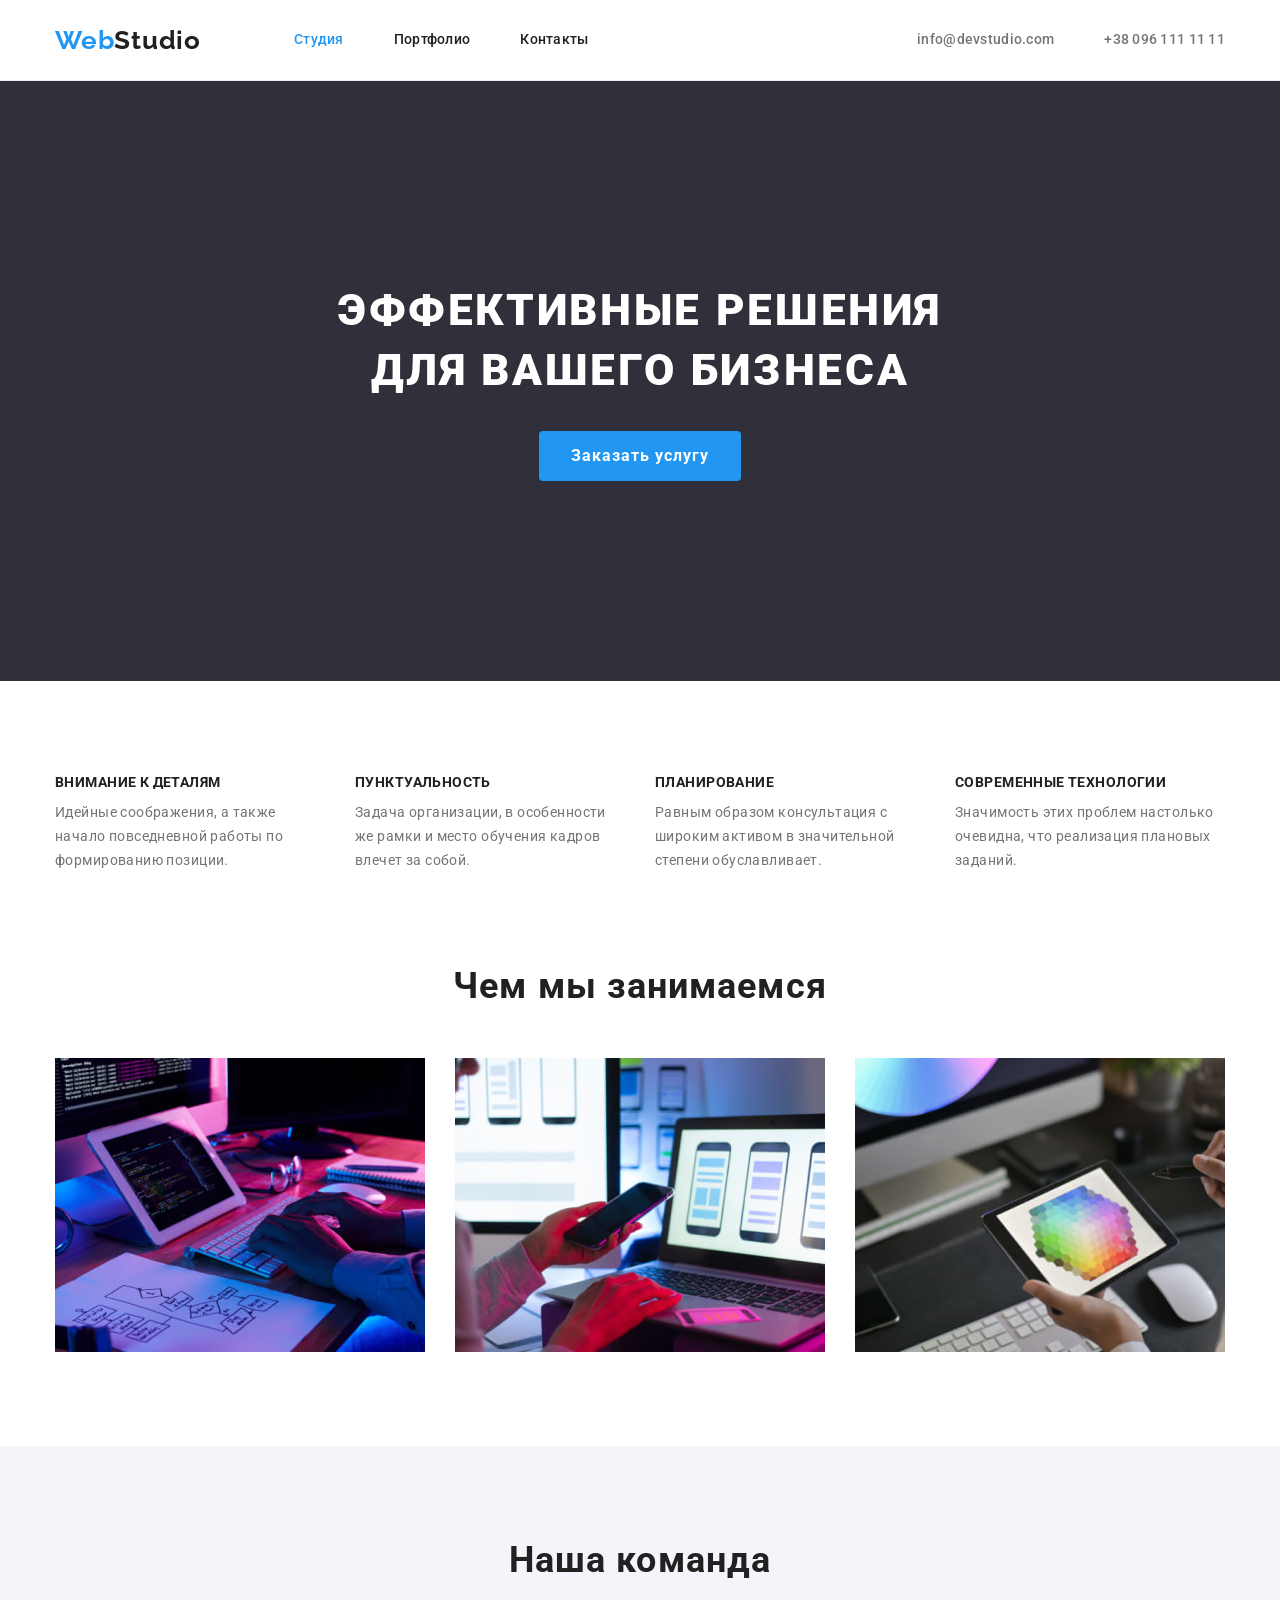
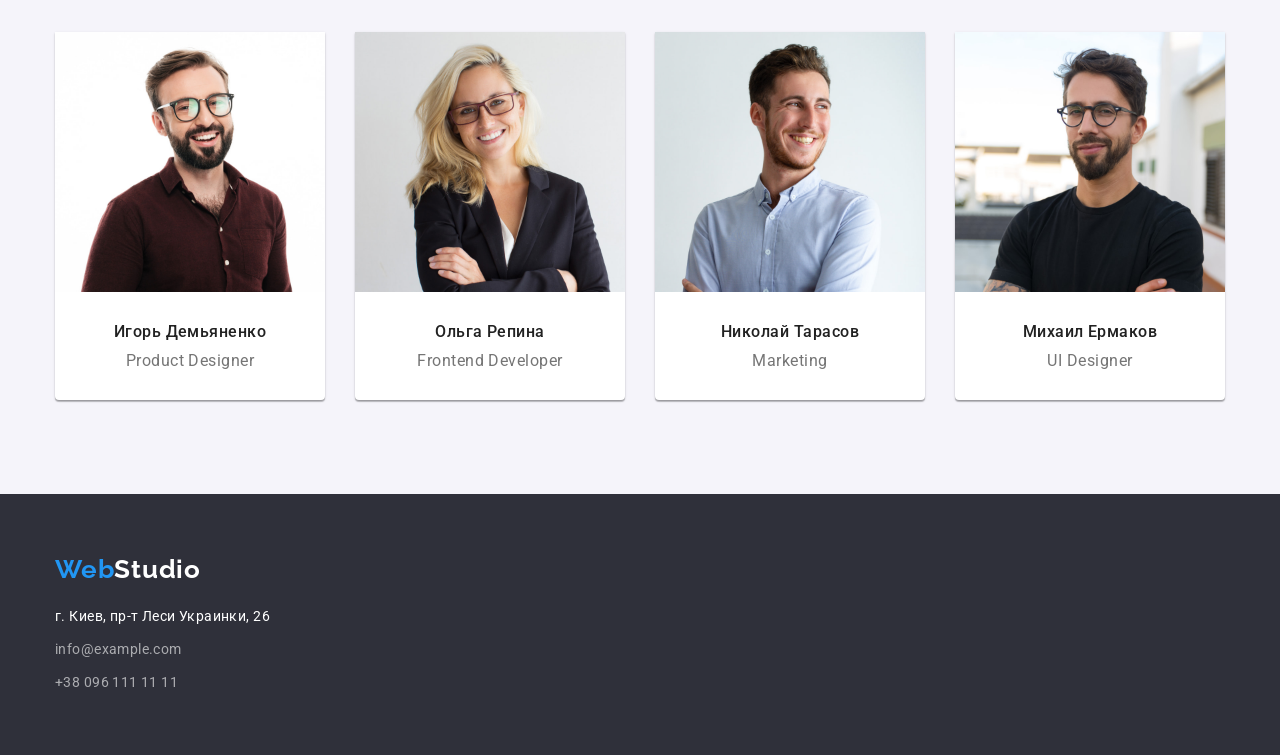
==== index.html @ 1717335b "Initial commit" ====
<!DOCTYPE html>
<html lang="ru">
<head>
    <meta charset="UTF-8">
    <meta http-equiv="X-UA-Compatible" content="IE=edge">
    <meta name="viewport" content="width=device-width, initial-scale=1.0">
    <title>Студия</title>
    <link href="https://fonts.googleapis.com/css2?family=Raleway:wght@700&family=Roboto:wght@400;500;700;900&display=swap"
        rel="stylesheet">
    <link 
        rel="stylesheet" 
        href="https://cdnjs.cloudflare.com/ajax/libs/modern-normalize/1.1.0/modern-normalize.min.css"
        integrity="sha512-wpPYUAdjBVSE4KJnH1VR1HeZfpl1ub8YT/NKx4PuQ5NmX2tKuGu6U/JRp5y+Y8XG2tV+wKQpNHVUX03MfMFn9Q=="
        crossorigin="anonymous" 
        referrerpolicy="no-referrer" />
    <link rel="stylesheet" href="./css/styles.css">
</head>
<body>
    <!--Верхняя линия-->
    <header class="header">
        <div class="container header-container">
            <a class="logo" lang="en" href="./index.html"><span class="logo-accent">Web</span>Studio</a>
            <nav class="navigation">
                <ul class="list navigation-list">
                    <li class="header-item navigation-item"><a class="navigation-link link current" href="./index.html">Студия</a></li>
                    <li class="header-item navigation-item"><a class="navigation-link link" href="./portfolio.html">Портфолио</a></li>
                    <li class="header-item navigation-item"><a class="navigation-link link" href="">Контакты</a></li>
                </ul>
            </nav>
            <ul class="list header-list">
                <li class="header-item"><a class="link header-contact" href="mailto:info@devstudio.com">info@devstudio.com</a></li>
                <li class="header-item"><a class="link header-contact" href="tel:+380961111111">+38 096 111 11 11</a></li>
            </ul>
        </div>
    </header>

    <main class="main">
            <!--Шапка-->
            <section class="hero">
                <div class="container hero-container">
                    <h1 class="hero-title">Эффективные решения <br />для вашего бизнеса</h1>
                    <button class="hero-button" type="button">Заказать услугу</button>
                </div>
            </section>
            <!--Особенности-->
            <section class="section">
                <div class="container">
                    <h2 class="visually-hidden">Особенности</h2>
                    
                    <ul class="list features-list">
                        <li class="item">
                            <h3 class="features-title">Внимание к деталям</h3>
                            <p class="features-text">Идейные соображения, а также начало повседневной работы по формированию позиции.</p>
                        </li>

                        <li class="item">
                            <h3 class="features-title">Пунктуальность</h3>
                            <p class="features-text">Задача организации, в особенности же рамки и место обучения кадров влечет за собой.</p>
                        </li>

                        <li class="item">
                            <h3 class="features-title">Планирование</h3>
                            <p class="features-text">Равным образом консультация с широким активом в значительной степени обуславливает.</p>
                        </li>

                        <li class="item">
                            <h3 class="features-title">Современные технологии</h3>
                            <p class="features-text">Значимость этих проблем настолько очевидна, что реализация плановых заданий.</p>
                        </li>
                    </ul>
                </div>
            
            </section>
            <!--Чем мы занимаемся-->
            <section class="activity-section section">
                <div class="container">
                    <h2 class="activity-title">Чем мы занимаемся</h2>
                    <ul class="list activity-list">
                        <li class="item activity-item">
                            <img class="img" src="./images/activ/box1/img.jpg" alt="Написание исходного кода" width="370" height="294">
                        </li>
                        <li class="item activity-item">
                            <img class="img" src="./images/activ/box2/img.jpg" alt="Создание мобильного приложения" width="370"
                                height="294">
                        </li>
                        <li class="item activity-item">
                            <img class="img" src="./images/activ/box3/img.jpg" alt="Работа над дизайном" width="370" height="294">
                        </li>
                    </ul>
                </div>
            </section>
            <!--Наша команда-->
            <section class="team section">
                <div class="container">
                    <h2 class="team-title">Наша команда</h2>
                    <ul class="list team-list">
                        <li class="item team-card">
                            <img class="image" src="./images/team/card1/img.jpg" alt="Игорь Демьяненко" width="270" height="260">
                            <div class="card-content">
                                <h3 class="card-title">Игорь Демьяненко</h3>
                                <p class="card-text" lang="en">Product Designer</p>
                            </div>
                        </li>
                        <li class="item team-card">
                            <img class="image" src="./images/team/card2/img.jpg" alt="Ольга Репина" width="270" height="260">
                            <div class="card-content">
                                <h3 class="card-title">Ольга Репина</h3>
                                <p class="card-text" lang="en">Frontend Developer</p>
                            </div>
                        </li>
                        <li class="item team-card ">
                            <img class="image" src="./images/team/card3/img.jpg" alt="Николай Тарасов" width="270" height="260">
                            <div class="card-content">
                                <h3 class="card-title">Николай Тарасов</h3>
                                <p class="card-text" lang="en">Marketing</p>
                            </div>
                        </li>
                        <li class="item team-card">
                            <img class="image" src="./images/team/card4/img.jpg" alt="Михаил Ермаков" width="270" height="260">
                            <div class="card-content">
                                <h3 class="card-title">Михаил Ермаков</h3>
                                <p class="card-text" lang="en">UI Designer</p>
                            </div>
                        </li>
                    </ul>
                </div>
            </section>
    </main>

     <!--Подвал-->
     <footer class="footer">
        <div class="container">
            <a class="logo footer-logo" lang="en" href="./index.html"><span class="logo-accent">Web</span>Studio</a>
            <address class="footer-group">
                <ul class="list footer-list">
                    <li class="footer-item"><a class="link" href="https://bit.ly/3pXMvUd" target="_blank"
                            rel="noopener noreferrer">г. Киев, пр-т
                            Леси Украинки, 26</a> </li>
                    <li class="mail footer-item"><a class="link" href="mailto:info@devstudio.com">info@example.com</a> </li>
                    <li class="tel footer-item"><a class="link" href="tel:+380961111111">+38 096 111 11 11</a> </li>
                </ul>
            </address>
        </div>
     </footer>
</body>
</html>
---- css/styles.css ----
:root {
    --dark-grey: #212121;
    --light-grey: #757575;
    --hover-blue: #2196F3;
    --hero-button-hover: #188CE8;
    --hero-h1-white: #FFFFFF;
    --hero-background: #2F303A;
    --team-background: #F5F4FA;
    --footer-contakts: rgba(255, 255, 255, 0.6);
    --header-line: #ECECEC;
    --portfolio-content-border: #EEEEEE;
}
body {
    font-family: 'Roboto', sans-serif;
    color: var(--dark-grey);
}
h1, 
h2, 
h3, 
h4, 
h5, 
h6, 
p {
    margin: 0;
}
img {
    display: block;
    max-width: 100%;
    height: auto;
}
.visually-hidden {
    position: absolute;
    width: 1px;
    height: 1px;
    margin: -1px;
    border: 0;
    padding: 0;
    white-space: nowrap;
    clip-path: inset(100%);
    clip: rect(0 0 0 0);
    overflow: hidden;
}
.container {
    width: 1200px;

    padding-left: 15px;
    padding-right: 15px;

    margin-left: auto;
    margin-right: auto;
}
.section {
    padding-top: 94px;
    padding-bottom: 94px;
}
.link {
    text-decoration: none;
    color: inherit;
}
.list {
    list-style-type: none;
    padding: 0;
    margin: 0;
}
.current {
    color: var(--hover-blue);
}

/**
  |============================
  | Header section
  |============================
*/
.header {
    border-bottom: 1px solid var(--header-line);
}
/* Логотип */
.header-container {
    display: flex;
    align-items: center;
}
.logo {
    font-family: 'Raleway', sans-serif;
    font-style: normal;
    font-weight: 700;
    font-size: 26px;
    line-height: 1.19;
    letter-spacing: 0.03em;
    text-decoration: none;
    color: inherit;

    margin-right: 93px;
}
.logo-accent {
    color: var(--hover-blue);
}
/* верхняя линия */
.navigation-list {
    display: flex;
    align-items: center;
}
.navigation-item,
.header-item {
    margin-right: 50px;
}
.navigation-item:last-child,
.header-item:last-child {
    margin-right: 0px;
}
.navigation-link,
.header-contact {
    display: block;
    
    padding-top: 32px;
    padding-bottom: 32px;
}
.header-list {
    display: flex;
    align-items: center;
    color: var(--light-grey);
    margin-left: auto;
}
.header-item {
    font-weight: 500;
    font-size: 14px;
    line-height: 1.14;
    letter-spacing: 0.02em;

    margin-right: 50;
}
.link:hover,
.link:focus {
    color: var(--hover-blue);
}
/**
  |============================
  | Hero section
  |============================
*/
/* Герой */
.hero {
    background-color: var(--hero-background);
    padding-top: 200px;
    padding-bottom: 200px;
}
.hero-title {
    font-weight: 900;
    font-size: 44px;
    line-height: 1.36;
    text-transform: uppercase;
    text-align: center;
    letter-spacing: 0.06em;
    color: var(--hero-h1-white);

    display: block;
    margin-bottom: 30px;
}
/* Кнопка-герой*/
.hero-button {
    font-family: 'Roboto',
    sans-serif;
    font-weight: 700;
    font-size: 16px;
    line-height: 1.88;
    text-align: center;
    letter-spacing: 0.06em;
    color: var(--hero-h1-white);
    cursor: pointer;
    background-color: var(--hover-blue);
    border: none;
    border-radius: 4px;

    min-width: 200px;
    min-height: 50px;
    padding: 10px 32px;
    margin: 0 auto;
    display: block;
}
.hero-button:hover,
.hero-button:focus {
    background-color: var(--hero-button-hover);
}

/**
  |============================
  | Features section
  |============================
*/
.features-list {
    display: flex;
    /*   flex-wrap: wrap;*/
    margin-left: -30px;
    margin-top: -30px;
}
.features-list > .item {
    flex-basis: calc(100% / 4 - 30px);
    margin-left: 30px;
    margin-top: 30px;
}
.features-title {
    font-weight: 700;
    font-size: 14px;
    line-height: 1.14;
    letter-spacing: 0.03em;
    text-transform: uppercase;

    margin-bottom: 10px;
}
.features-text {
    font-size: 14px;
    line-height: 1.71;
    letter-spacing: 0.03em;
    color: var(--light-grey);
}
/**
  |============================
  | Activity section
  |============================
*/
.activity-section {
    padding-top: 0px;
}
.activity-title {
    font-weight: 700;
    font-size: 36px;
    line-height: 1.16;
    text-align: center;
    letter-spacing: 0.03em;

    display: block;
    margin-bottom: 50px;
}
.activity-list {
    display: flex;
}
.activity-list > .item {
    flex-basis: calc(100% / 3);
}
.activity-item {
    margin-right: 30px;
}
.activity-item:last-child {
    margin-right: 0px;
}
/**
  |============================
  | Team section
  |============================
*/
.team {
    background-color: var(--team-background);
}
.team-title {
    font-weight: 700;
    font-size: 36px;
    line-height: 1.16;
    text-align: center;
    letter-spacing: 0.03em;

    margin-bottom: 50px;
}
.team-list {
    display: flex;
 /*   flex-wrap: wrap;*/
    margin-left: -30px;
    margin-top: -30px;
}
.team-list > .item {
    flex-basis: calc(100% / 4 - 30px);
    margin-left: 30px;
    margin-top: 30px;
}
.team-card {
    background-color: var(--hero-h1-white);

    box-shadow: 0px 1px 3px rgba(0, 0, 0, 0.12),
    0px 1px 1px rgba(0, 0, 0, 0.14),
    0px 2px 1px rgba(0, 0, 0, 0.2);
    border-radius: 0px 0px 4px 4px;
}
.card-content {
    padding: 30px 0px;
}
.card-title {
    font-weight: 500;
    font-size: 16px;
    line-height: 1.19;
    text-align: center;
    letter-spacing: 0.03em;

    margin-bottom: 10px;
}
.card-text {
    line-height: 1.19;
    text-align: center;
    letter-spacing: 0.03em;
    color: var(--light-grey);
}
/**
  |============================
  | Portfolio section
  |============================
*/
/* Фильтр */
.filter-list {
    display: flex;
    justify-content: center;

    margin-top: 0px;
    margin-bottom: 50px;
}

.filter-btn {
    font-family: 'Roboto', sans-serif;    font-weight: 500;
    font-size: 16px;
    line-height: 1.62;
    text-align: center;
    letter-spacing: 0.03em;
    color: var(--dark-grey);
    background-color: var(--team-background);
    cursor: pointer;
    border: none;
    border-radius: 4px;

    min-width: 45px;
    min-height: 38px;
    padding: 6px 22px;
}
.filter-item {
    margin-right: 8px;
    display: block;
}
.filter-item:last-child {
    margin-right: 0px;
}
.filter-btn:hover,
.filter-btn:focus {
    color: var(--hero-h1-white);
    background-color: var(--hover-blue);
    box-shadow: 0px 3px 1px rgba(0, 0, 0, 0.1),
    0px 1px 2px rgba(0, 0, 0, 0.08),
    0px 2px 2px rgba(0, 0, 0, 0.12);
}
/* Портфолио */
.portfolio-list {
    display: flex;
    flex-wrap: wrap;
    margin-left: -30px;
    margin-top: -30px;
}
.portfolio-list > .item {
    flex-basis: calc(100% / 3 - 30px);
    margin-left: 30px;
    margin-top: 30px;
}
.portfolio-content {
    padding: 20px 24px;
    border-right: 1px solid var(--portfolio-content-border);
    border-bottom: 1px solid var(--portfolio-content-border);
    border-left: 1px solid var(--portfolio-content-border);
}
.portfolio-title {
    font-weight: 700;
    font-size: 18px;
    line-height: 2.00;
    letter-spacing: 0.06em;

    margin-bottom: 4px;
}
.portfolio-text {
    line-height: 1.88;
    letter-spacing: 0.03em;
    color: var(--light-grey);
}
/**
  |============================
  | Footer section
  |============================
*/
/* подвал */
.footer {
    background-color: var(--hero-background);
    color: var(--hero-h1-white);

    padding-top: 60px;
    padding-bottom: 60px;
}
.footer-logo {
    display: block;
    margin-right: 0px;
    margin-bottom: 20px;
}
.footer-group {
    font-size: 14px;
    line-height: 1.71;
    letter-spacing: 0.03em;
    font-style: normal;
}
.footer-item {
    margin-bottom: 9px;
}
.footer-item:last-child {
    margin-bottom: 0;
}
.mail, 
.tel {
    color: var(--footer-contakts);
}
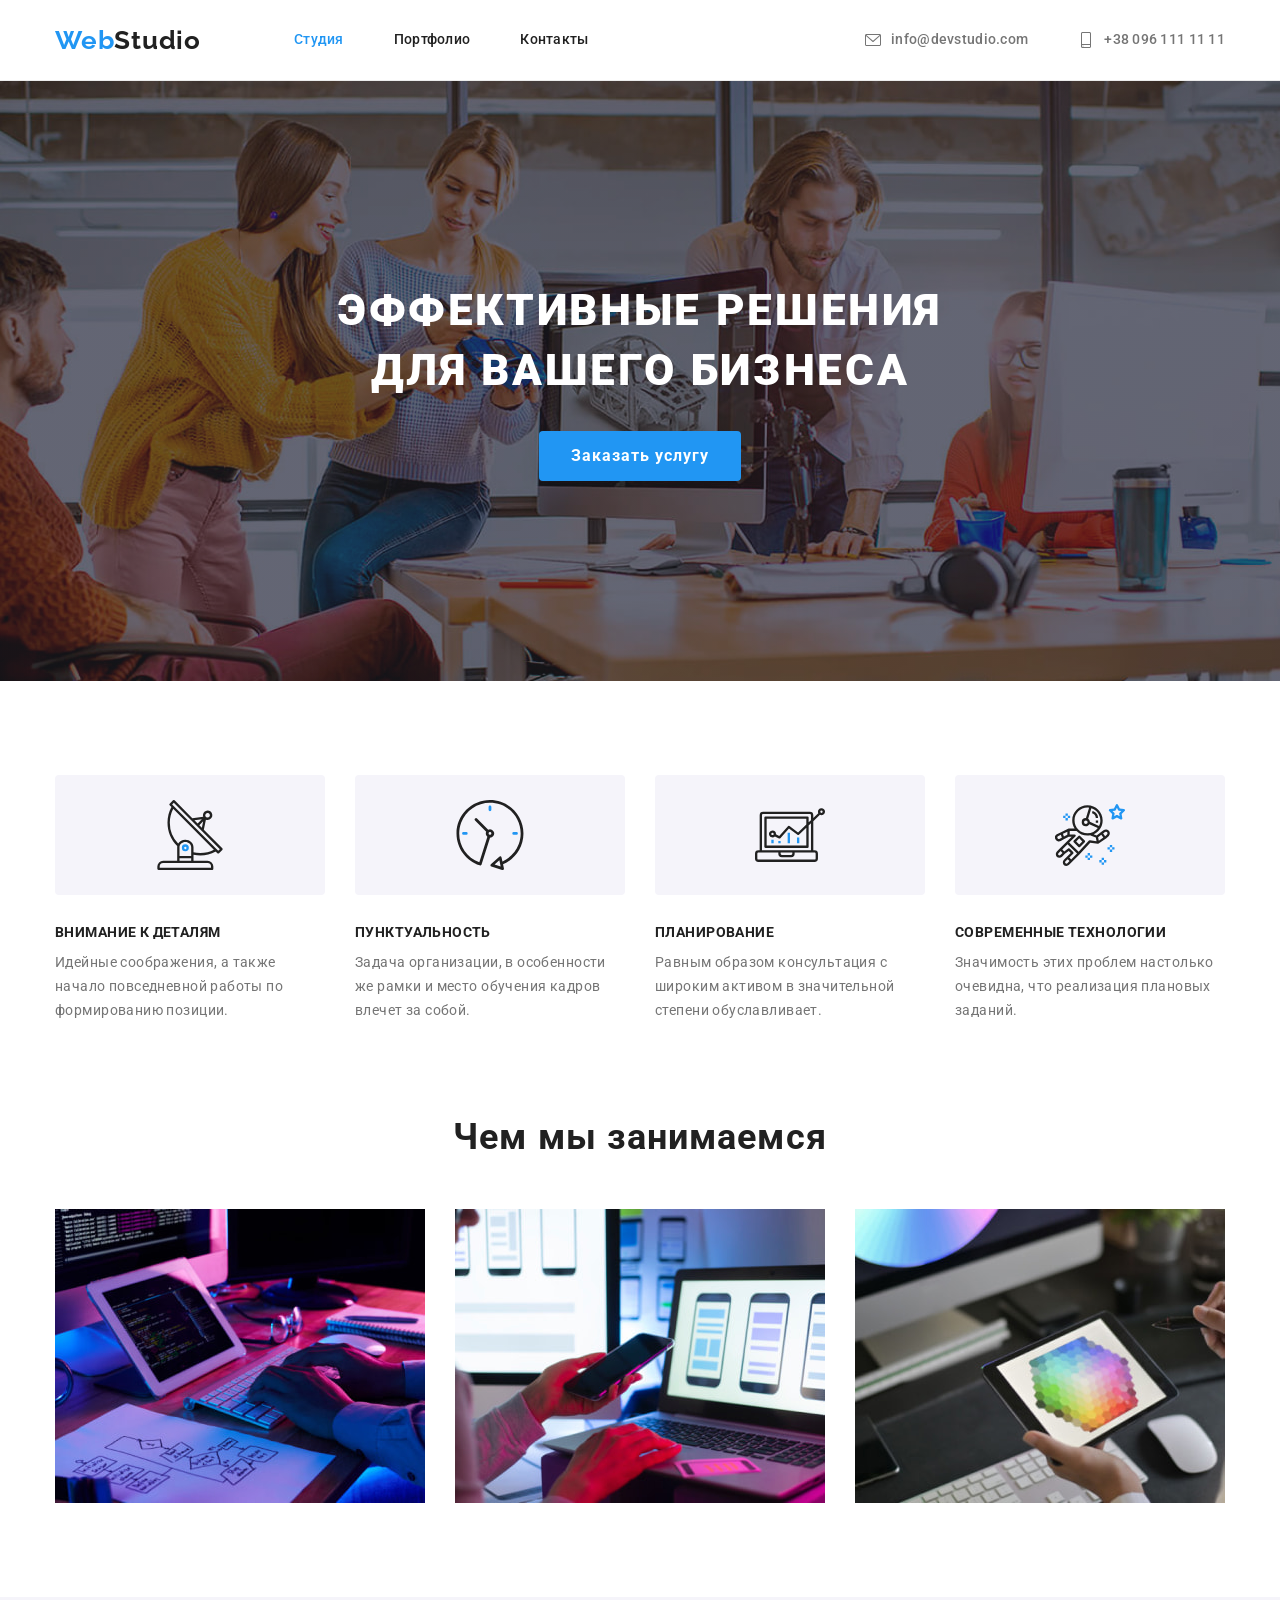
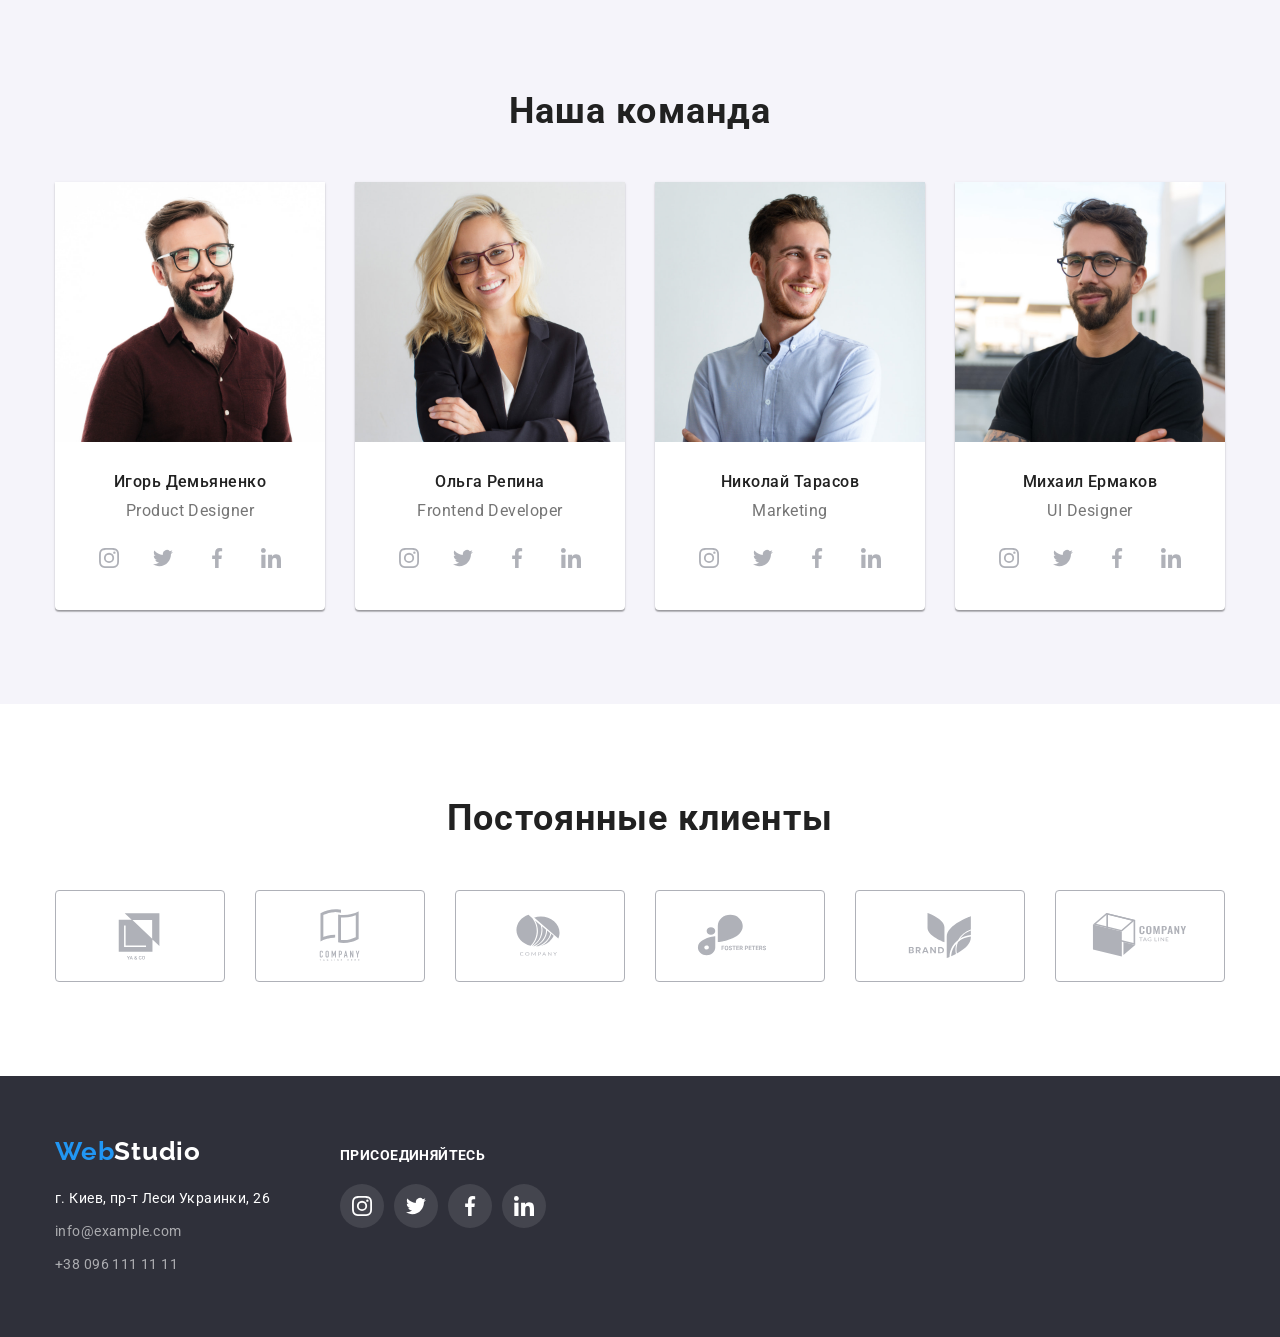
==== commit f99d2e83: "Додає іконки та тіні згідно ДЗ 4" ====
--- a/index.html
+++ b/index.html
@@ -28,8 +28,23 @@
                 </ul>
             </nav>
             <ul class="list header-list">
-                <li class="header-item"><a class="link header-contact" href="mailto:info@devstudio.com">info@devstudio.com</a></li>
-                <li class="header-item"><a class="link header-contact" href="tel:+380961111111">+38 096 111 11 11</a></li>
+                <li class="header-item">
+                    <a class="header-mail link" 
+                        href="mailto:info@devstudio.com">
+                        <svg class="mail-icon" width="16" height="16">
+                            <use href="/images/symbol-defs.svg#mail"></use>
+                        </svg>
+                        info@devstudio.com
+                    </a>
+                </li>
+                <li class="header-item">
+                    <a class="header-tel link" href="tel:+380961111111">
+                        <svg class="mail-icon" width="16" height="16">
+                            <use href="/images/symbol-defs.svg#smartphone"></use>
+                        </svg>
+                        +38 096 111 11 11
+                    </a>
+                </li>
             </ul>
         </div>
     </header>
@@ -49,21 +64,41 @@
                     
                     <ul class="list features-list">
                         <li class="item">
+                            <div class="icon-box">
+                                <svg width="70px" height="70px">
+                                    <use href="/images/symbol-defs.svg#features1"></use>
+                                </svg>
+                            </div>
                             <h3 class="features-title">Внимание к деталям</h3>
                             <p class="features-text">Идейные соображения, а также начало повседневной работы по формированию позиции.</p>
                         </li>
-
-                        <li class="item">
+                    
+                        <li class="item">
+                            <div class="icon-box">
+                                <svg width="70px" height="70px">
+                                    <use href="/images/symbol-defs.svg#features2"></use>
+                                </svg>
+                            </div>
                             <h3 class="features-title">Пунктуальность</h3>
                             <p class="features-text">Задача организации, в особенности же рамки и место обучения кадров влечет за собой.</p>
                         </li>
-
-                        <li class="item">
+                    
+                        <li class="item">
+                            <div class="icon-box">
+                                <svg width="70px" height="70px">
+                                    <use href="/images/symbol-defs.svg#features3"></use>
+                                </svg>
+                            </div>
                             <h3 class="features-title">Планирование</h3>
                             <p class="features-text">Равным образом консультация с широким активом в значительной степени обуславливает.</p>
                         </li>
-
-                        <li class="item">
+                    
+                        <li class="item">
+                            <div class="icon-box">
+                                <svg width="70px" height="70px">
+                                    <use href="/images/symbol-defs.svg#features4"></use>
+                                </svg>
+                            </div>
                             <h3 class="features-title">Современные технологии</h3>
                             <p class="features-text">Значимость этих проблем настолько очевидна, что реализация плановых заданий.</p>
                         </li>
@@ -99,13 +134,80 @@
                             <div class="card-content">
                                 <h3 class="card-title">Игорь Демьяненко</h3>
                                 <p class="card-text" lang="en">Product Designer</p>
-                            </div>
+                                <ul class="list sociallinks">
+                                    <li class="item">
+                                        <a class="link social-link" 
+                                            href="" 
+                                            target="_blank" 
+                                            rel="noopenen noreferrer" 
+                                            aria-label="иконка Инстаграм">
+                                            <svg class="social-icon" 
+                                                width="20px" 
+                                                height="20px">
+                                                <use href="/images/symbol-defs.svg#instagram"></use>
+                                            </svg>
+                                        </a>
+                                    </li>
+                                    <li class="item">
+                                        <a class="link social-link" href="" target="_blank" rel="noopenen noreferrer" aria-label="иконка Твиттер">
+                                            <svg class="social-icon" width="20px" height="20px">
+                                                <use href="/images/symbol-defs.svg#twitter"></use>
+                                            </svg>
+                                        </a>
+                                    </li>
+                                    <li class="item">
+                                        <a class="link social-link" href="" target="_blank" rel="noopenen noreferrer" aria-label="иконка Фейсбук">
+                                            <svg class="social-icon" width="20px" height="20px">
+                                                <use href="/images/symbol-defs.svg#facebook"></use>
+                                            </svg>
+                                        </a>
+                                    </li>
+                                    <li class="item">
+                                        <a class="link social-link" href="" target="_blank" rel="noopenen noreferrer" aria-label="иконка Линкедин">
+                                            <svg class="social-icon" width="20px" height="20px">
+                                                <use href="/images/symbol-defs.svg#linkedin"></use>
+                                            </svg>
+                                        </a>
+                                    </li>
+                                </ul>
+                            </div>
+                            
                         </li>
                         <li class="item team-card">
                             <img class="image" src="./images/team/card2/img.jpg" alt="Ольга Репина" width="270" height="260">
                             <div class="card-content">
                                 <h3 class="card-title">Ольга Репина</h3>
                                 <p class="card-text" lang="en">Frontend Developer</p>
+                                <ul class="list sociallinks">
+                                    <li class="item">
+                                        <a class="social-link" href="" target="_blank" rel="noopenen noreferrer" aria-label="иконка Инстаграм">
+                                            <svg class="social-icon" width="20px" height="20px">
+                                                <use href="/images/symbol-defs.svg#instagram"></use>
+                                            </svg>
+                                        </a>
+                                    </li>
+                                    <li class="item">
+                                        <a class="social-link" href="" target="_blank" rel="noopenen noreferrer" aria-label="иконка Твиттер">
+                                            <svg class="social-icon" width="20px" height="20px">
+                                                <use href="/images/symbol-defs.svg#twitter"></use>
+                                            </svg>
+                                        </a>
+                                    </li>
+                                    <li class="item">
+                                        <a class="social-link" href="" target="_blank" rel="noopenen noreferrer" aria-label="иконка Фейсбук">
+                                            <svg class="social-icon" width="20px" height="20px">
+                                                <use href="/images/symbol-defs.svg#facebook"></use>
+                                            </svg>
+                                        </a>
+                                    </li>
+                                    <li class="item">
+                                        <a class="social-link" href="" target="_blank" rel="noopenen noreferrer" aria-label="иконка Линкедин">
+                                            <svg class="social-icon" width="20px" height="20px">
+                                                <use href="/images/symbol-defs.svg#linkedin"></use>
+                                            </svg>
+                                        </a>
+                                    </li>
+                                </ul>
                             </div>
                         </li>
                         <li class="item team-card ">
@@ -113,6 +215,36 @@
                             <div class="card-content">
                                 <h3 class="card-title">Николай Тарасов</h3>
                                 <p class="card-text" lang="en">Marketing</p>
+                                <ul class="list sociallinks">
+                                    <li class="item">
+                                        <a class="social-link" href="" target="_blank" rel="noopenen noreferrer" aria-label="иконка Инстаграм">
+                                            <svg class="social-icon" width="20px" height="20px">
+                                                <use href="/images/symbol-defs.svg#instagram"></use>
+                                            </svg>
+                                        </a>
+                                    </li>
+                                    <li class="item">
+                                        <a class="social-link" href="" target="_blank" rel="noopenen noreferrer" aria-label="иконка Твиттер">
+                                            <svg class="social-icon" width="20px" height="20px">
+                                                <use href="/images/symbol-defs.svg#twitter"></use>
+                                            </svg>
+                                        </a>
+                                    </li>
+                                    <li class="item">
+                                        <a class="social-link" href="" target="_blank" rel="noopenen noreferrer" aria-label="иконка Фейсбук">
+                                            <svg class="social-icon" width="20px" height="20px">
+                                                <use href="/images/symbol-defs.svg#facebook"></use>
+                                            </svg>
+                                        </a>
+                                    </li>
+                                    <li class="item">
+                                        <a class="social-link" href="" target="_blank" rel="noopenen noreferrer" aria-label="иконка Линкедин">
+                                            <svg class="social-icon" width="20px" height="20px">
+                                                <use href="/images/symbol-defs.svg#linkedin"></use>
+                                            </svg>
+                                        </a>
+                                    </li>
+                                </ul>
                             </div>
                         </li>
                         <li class="item team-card">
@@ -120,7 +252,87 @@
                             <div class="card-content">
                                 <h3 class="card-title">Михаил Ермаков</h3>
                                 <p class="card-text" lang="en">UI Designer</p>
-                            </div>
+                                <ul class="list sociallinks">
+                                    <li class="item">
+                                        <a class="social-link" href="" target="_blank" rel="noopenen noreferrer" aria-label="иконка Инстаграм">
+                                            <svg class="social-icon" width="20px" height="20px">
+                                                <use href="/images/symbol-defs.svg#instagram"></use>
+                                            </svg>
+                                        </a>
+                                    </li>
+                                    <li class="item">
+                                        <a class="social-link" href="" target="_blank" rel="noopenen noreferrer" aria-label="иконка Твиттер">
+                                            <svg class="social-icon" width="20px" height="20px">
+                                                <use href="/images/symbol-defs.svg#twitter"></use>
+                                            </svg>
+                                        </a>
+                                    </li>
+                                    <li class="item">
+                                        <a class="social-link" href="" target="_blank" rel="noopenen noreferrer" aria-label="иконка Фейсбук">
+                                            <svg class="social-icon" width="20px" height="20px">
+                                                <use href="/images/symbol-defs.svg#facebook"></use>
+                                            </svg>
+                                        </a>
+                                    </li>
+                                    <li class="item">
+                                        <a class="social-link" href="" target="_blank" rel="noopenen noreferrer" aria-label="иконка Линкедин">
+                                            <svg class="social-icon" width="20px" height="20px">
+                                                <use href="/images/symbol-defs.svg#linkedin"></use>
+                                            </svg>
+                                        </a>
+                                    </li>
+                                </ul>
+                            </div>
+                        </li>
+                    </ul>
+                </div>
+            </section>
+            <!--Постоянные клиенты-->
+            <section class="section">
+                <div class="container">
+                    <h2 class="clients-title">Постоянные клиенты</h2>
+                    <ul class="list clients-list">
+                        <li class="item">
+                            <a class="link client-link" href="" target="_blank" rel="noopenen noreferrer" aria-label="иконка YA & CO">
+                                <svg class="client-icon" width="106px" height="60px">
+                                    <use href="/images/symbol-defs.svg#client1"></use>
+                                </svg>
+                            </a>
+                        </li>
+                        <li class="item">
+                            <a class="link client-link" href="" target="_blank" rel="noopenen noreferrer" aria-label="иконка Tagline here company">
+                                <svg class="client-icon" width="106px" height="60px">
+                                    <use href="/images/symbol-defs.svg#client2"></use>
+                                </svg>
+                            </a>
+                        </li>
+                        <li class="item">
+                            <a class="link client-link" href="" target="_blank" rel="noopenen noreferrer" aria-label="иконка Company">
+                                <svg class="client-icon" width="106px" height="60px">
+                                    <use href="/images/symbol-defs.svg#client3"></use>
+                                </svg>
+                            </a>
+                        </li>
+                        <li class="item">
+                            <a class="link client-link" href="" target="_blank" rel="noopenen noreferrer" aria-label="иконка FOSTER PETERS">
+                                <svg class="client-icon" width="106px" height="60px">
+                                    <use href="/images/symbol-defs.svg#client4"></use>
+                                </svg>
+                            </a>
+                        </li>
+                        <li class="item">
+                            <a class="link client-link" href="" target="_blank" rel="noopenen noreferrer" aria-label="иконка Brand">
+                                <svg class="client-icon" width="106px" height="60px">
+                                    <use href="/images/symbol-defs.svg#client5"></use>
+                                </svg>
+                            </a>
+                        </li>
+                        <li class="item">
+                            <a class="link client-link" href="" target="_blank" rel="noopenen noreferrer" aria-label="иконка Company tag line">
+                                <svg class="client-icon" width="106px" height="60px">
+                                    <use href="/images/symbol-defs.svg#client6"></use>
+                                </svg>
+                            </a>
                         </li>
                     </ul>
                 </div>
@@ -129,17 +341,52 @@
 
      <!--Подвал-->
      <footer class="footer">
-        <div class="container">
-            <a class="logo footer-logo" lang="en" href="./index.html"><span class="logo-accent">Web</span>Studio</a>
-            <address class="footer-group">
-                <ul class="list footer-list">
-                    <li class="footer-item"><a class="link" href="https://bit.ly/3pXMvUd" target="_blank"
-                            rel="noopener noreferrer">г. Киев, пр-т
-                            Леси Украинки, 26</a> </li>
-                    <li class="mail footer-item"><a class="link" href="mailto:info@devstudio.com">info@example.com</a> </li>
-                    <li class="tel footer-item"><a class="link" href="tel:+380961111111">+38 096 111 11 11</a> </li>
+        <div class="container footer-conteiner">
+            <div class="logo-group">
+                <a class="logo footer-logo" lang="en" href="./index.html"><span class="logo-accent">Web</span>Studio</a>
+                <address class="footer-group">
+                    <ul class="list footer-list">
+                        <li class="footer-item"><a class="link" href="https://bit.ly/3pXMvUd" target="_blank"
+                                rel="noopener noreferrer">г. Киев, пр-т
+                                Леси Украинки, 26</a> </li>
+                        <li class="mail footer-item"><a class="link" href="mailto:info@devstudio.com">info@example.com</a> </li>
+                        <li class="tel footer-item"><a class="link" href="tel:+380961111111">+38 096 111 11 11</a> </li>
+                    </ul>
+                </address>
+            </div>
+            <div>
+                <h2 class="sociallinks-title">Присоединяйтесь</h2>
+                <ul class="list sociallinks">
+                    <li class="item">
+                        <a class="social-link footer-link" href="" target="_blank" rel="noopenen noreferrer" aria-label="иконка Инстаграм">
+                            <svg class="footer-icon" width="20px" height="20px">
+                                <use href="/images/symbol-defs.svg#instagram"></use>
+                            </svg>
+                        </a>
+                    </li>
+                    <li class="item">
+                        <a class="social-link footer-link" href="" target="_blank" rel="noopenen noreferrer" aria-label="иконка Твиттер">
+                            <svg class="footer-icon" width="20px" height="20px">
+                                <use href="/images/symbol-defs.svg#twitter"></use>
+                            </svg>
+                        </a>
+                    </li>
+                    <li class="item">
+                        <a class="social-link footer-link" href="" target="_blank" rel="noopenen noreferrer" aria-label="иконка Фейсбук">
+                            <svg class="footer-icon" width="20px" height="20px">
+                                <use href="/images/symbol-defs.svg#facebook"></use>
+                            </svg>
+                        </a>
+                    </li>
+                    <li class="item">
+                        <a class="social-link footer-link" href="" target="_blank" rel="noopenen noreferrer" aria-label="иконка Линкедин">
+                            <svg class="footer-icon" width="20px" height="20px">
+                                <use href="/images/symbol-defs.svg#linkedin"></use>
+                            </svg>
+                        </a>
+                    </li>
                 </ul>
-            </address>
+            </div>
         </div>
      </footer>
 </body>
--- a/css/styles.css
+++ b/css/styles.css
@@ -108,9 +108,10 @@
     margin-right: 0px;
 }
 .navigation-link,
-.header-contact {
-    display: block;
-    
+.header-mail,
+.header-tel {
+    display: flex;
+    align-items: center;
     padding-top: 32px;
     padding-bottom: 32px;
 }
@@ -132,13 +133,31 @@
 .link:focus {
     color: var(--hover-blue);
 }
+.mail-icon {
+    margin-right: 10px;
+    fill: currentColor;
+}
+
 /**
   |============================
   | Hero section
   |============================
 */
 /* Герой */
+
 .hero {
+    max-width: 1600px;
+    min-height: 600px;
+    margin-left: auto;
+    margin-right: auto;
+    background-image: linear-gradient(
+        to right,
+        rgba(47, 48, 58, 0.4),
+        rgba(47, 48, 58, 0.4)), url(/images/hero/img.jpg);
+    background-size: cover;
+    background-repeat: no-repeat;
+    background-position: center;
+
     background-color: var(--hero-background);
     padding-top: 200px;
     padding-bottom: 200px;
@@ -192,11 +211,21 @@
     margin-left: -30px;
     margin-top: -30px;
 }
-.features-list > .item {
+
+.features-list>.item {
     flex-basis: calc(100% / 4 - 30px);
     margin-left: 30px;
     margin-top: 30px;
 }
+.icon-box {
+    display: flex;
+    justify-content: center;
+    align-items: center;
+    background-color: #F5F4FA;
+    border-radius: 4px;
+    height: 120px;
+    margin-bottom: 30px;
+}
 .features-title {
     font-weight: 700;
     font-size: 14px;
@@ -206,6 +235,7 @@
 
     margin-bottom: 10px;
 }
+
 .features-text {
     font-size: 14px;
     line-height: 1.71;
@@ -295,6 +325,83 @@
     text-align: center;
     letter-spacing: 0.03em;
     color: var(--light-grey);
+    padding-bottom: 16px;
+}
+.sociallinks {
+    display: flex;
+    gap: 10px;
+    justify-content: center;
+}
+.sociallinks > .item {
+    flex-basis: calc((100% - 10 * 4) / 4);
+    
+}
+
+.social-link {
+    display: flex;
+    align-items: center;
+    justify-content: center;
+    
+    width: 44px;
+    height: 44px;
+    
+    border-radius: 50%;
+    
+}
+.social-link:hover,
+.social-link:focus {
+    background-color: #2196F3;
+}
+.social-icon {
+    fill: #AFB1B8;
+}
+.social-link:hover .social-icon,
+.social-link:focus .social-icon {
+    fill: #FFFFFF;
+}
+/**
+  |============================
+  | Clients section
+  |============================
+*/
+.clients-title {
+    font-weight: 700;
+    font-size: 36px;
+    line-height: 1.16;
+    text-align: center;
+    letter-spacing: 0.03em;
+
+    margin-bottom: 50px;
+}
+.clients-list {
+    display: flex;
+    flex-wrap: wrap;
+    gap: 30px;
+}
+.clients-list > item {
+    flex-basis: calc(100% / 6);
+}
+.client-link {
+    display: flex;
+    align-items: center;
+    justify-content: center;
+
+    width: 170px;
+    height: 92px;
+    
+    border: 1px solid #AFB1B8;
+    border-radius: 4px;
+}
+.client-link:hover,
+.client-link:focus {
+    border-color: #2196F3;
+}
+.client-icon {
+    fill: #AFB1B8;
+}
+.client-link:hover .client-icon,
+.client-link:focus .client-icon {
+    fill: #2196F3;
 }
 /**
   |============================
@@ -353,6 +460,13 @@
     margin-left: 30px;
     margin-top: 30px;
 }
+.portfolio-link {
+    display: block;
+}
+.portfolio-link:hover,
+.portfolio-link:focus {
+    box-shadow: 0px 1px 1px rgba(0, 0, 0, 0.12), 0px 4px 4px rgba(0, 0, 0, 0.06), 1px 4px 6px rgba(0, 0, 0, 0.16);
+}
 .portfolio-content {
     padding: 20px 24px;
     border-right: 1px solid var(--portfolio-content-border);
@@ -385,6 +499,14 @@
     padding-top: 60px;
     padding-bottom: 60px;
 }
+.footer-conteiner {
+    display: flex;
+    justify-content: flex-start;
+    align-items: baseline;
+}
+.logo-group {
+    margin-right: 70px;
+}
 .footer-logo {
     display: block;
     margin-right: 0px;
@@ -406,6 +528,21 @@
 .tel {
     color: var(--footer-contakts);
 }
-
-
-
+.sociallinks-title {
+    font-weight: 700;
+    font-size: 14px;
+    line-height: 1.14;
+    letter-spacing: 0.03em;
+    text-transform: uppercase;
+
+    margin-bottom: 20px;
+}
+.footer-link {
+    background-color: rgba(255, 255, 255, 0.1);
+}
+.footer-icon {
+    fill: #FFFFFF;
+}
+
+
+
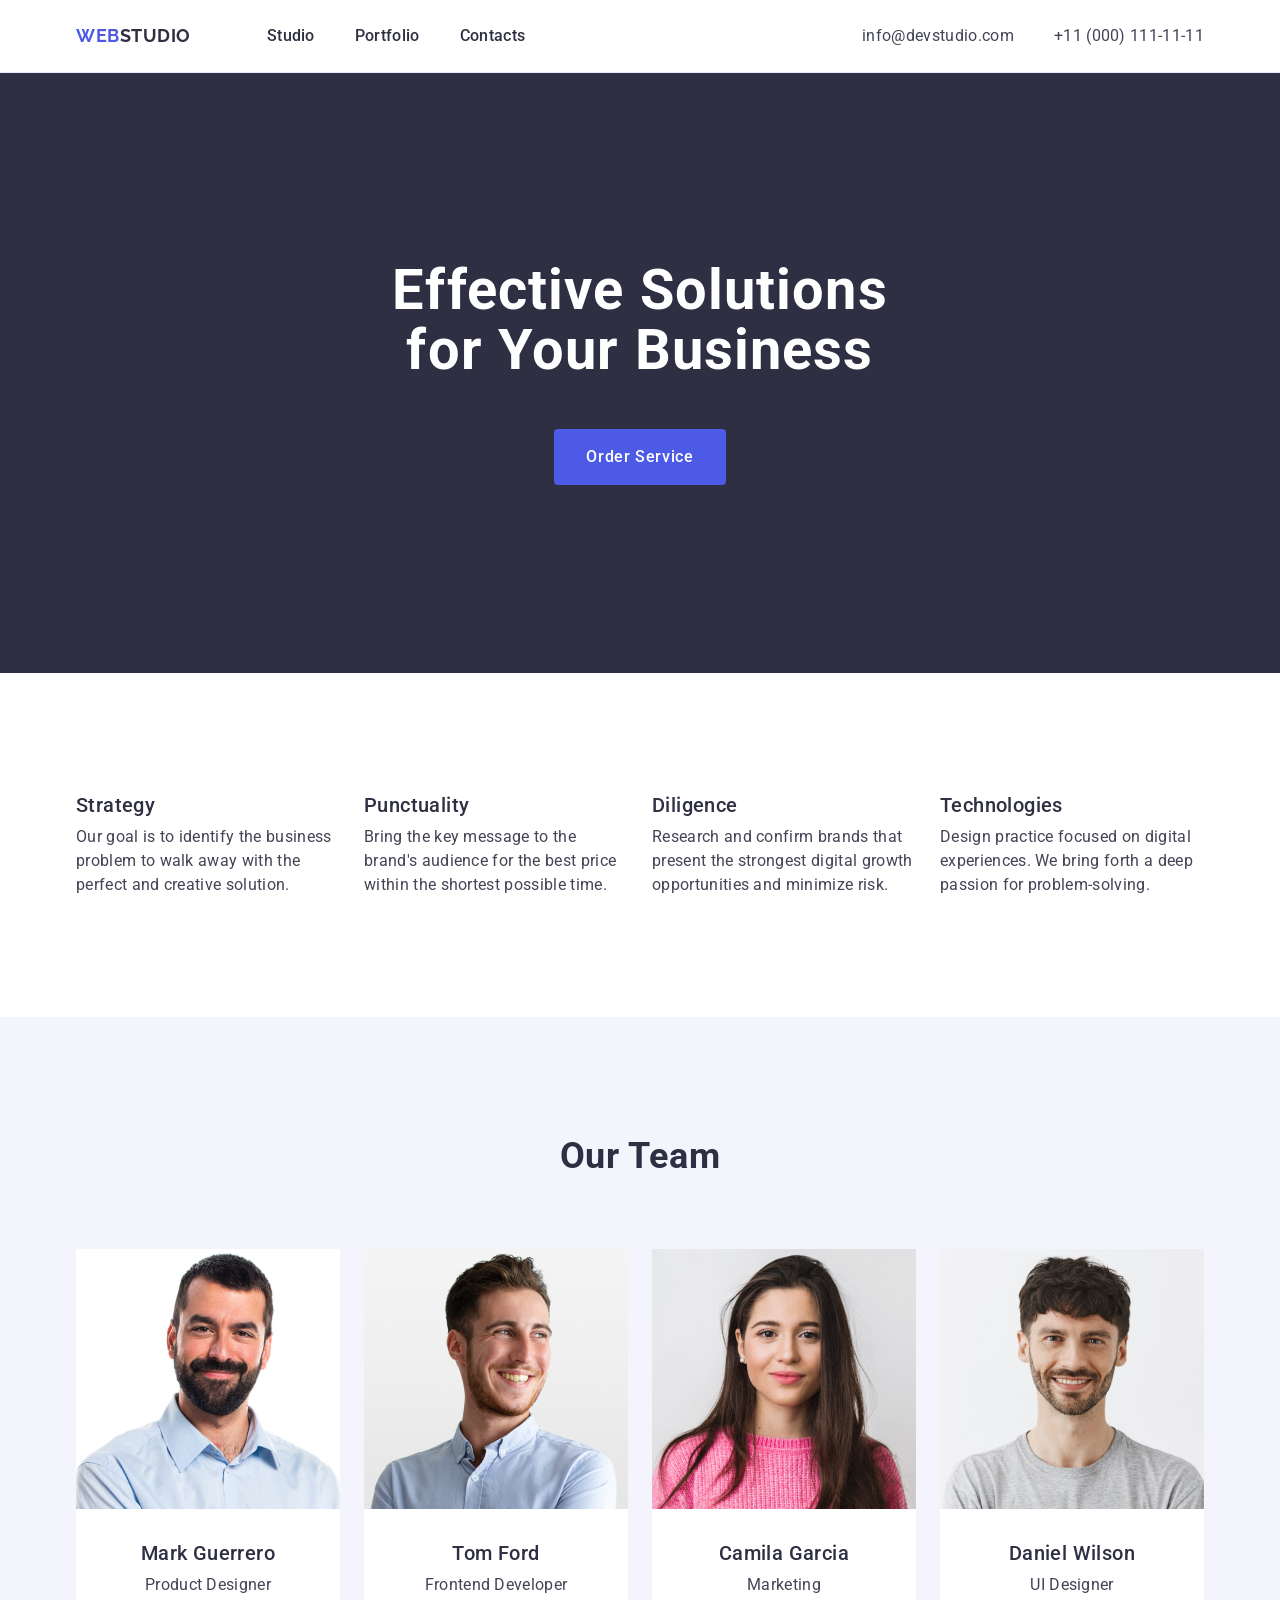
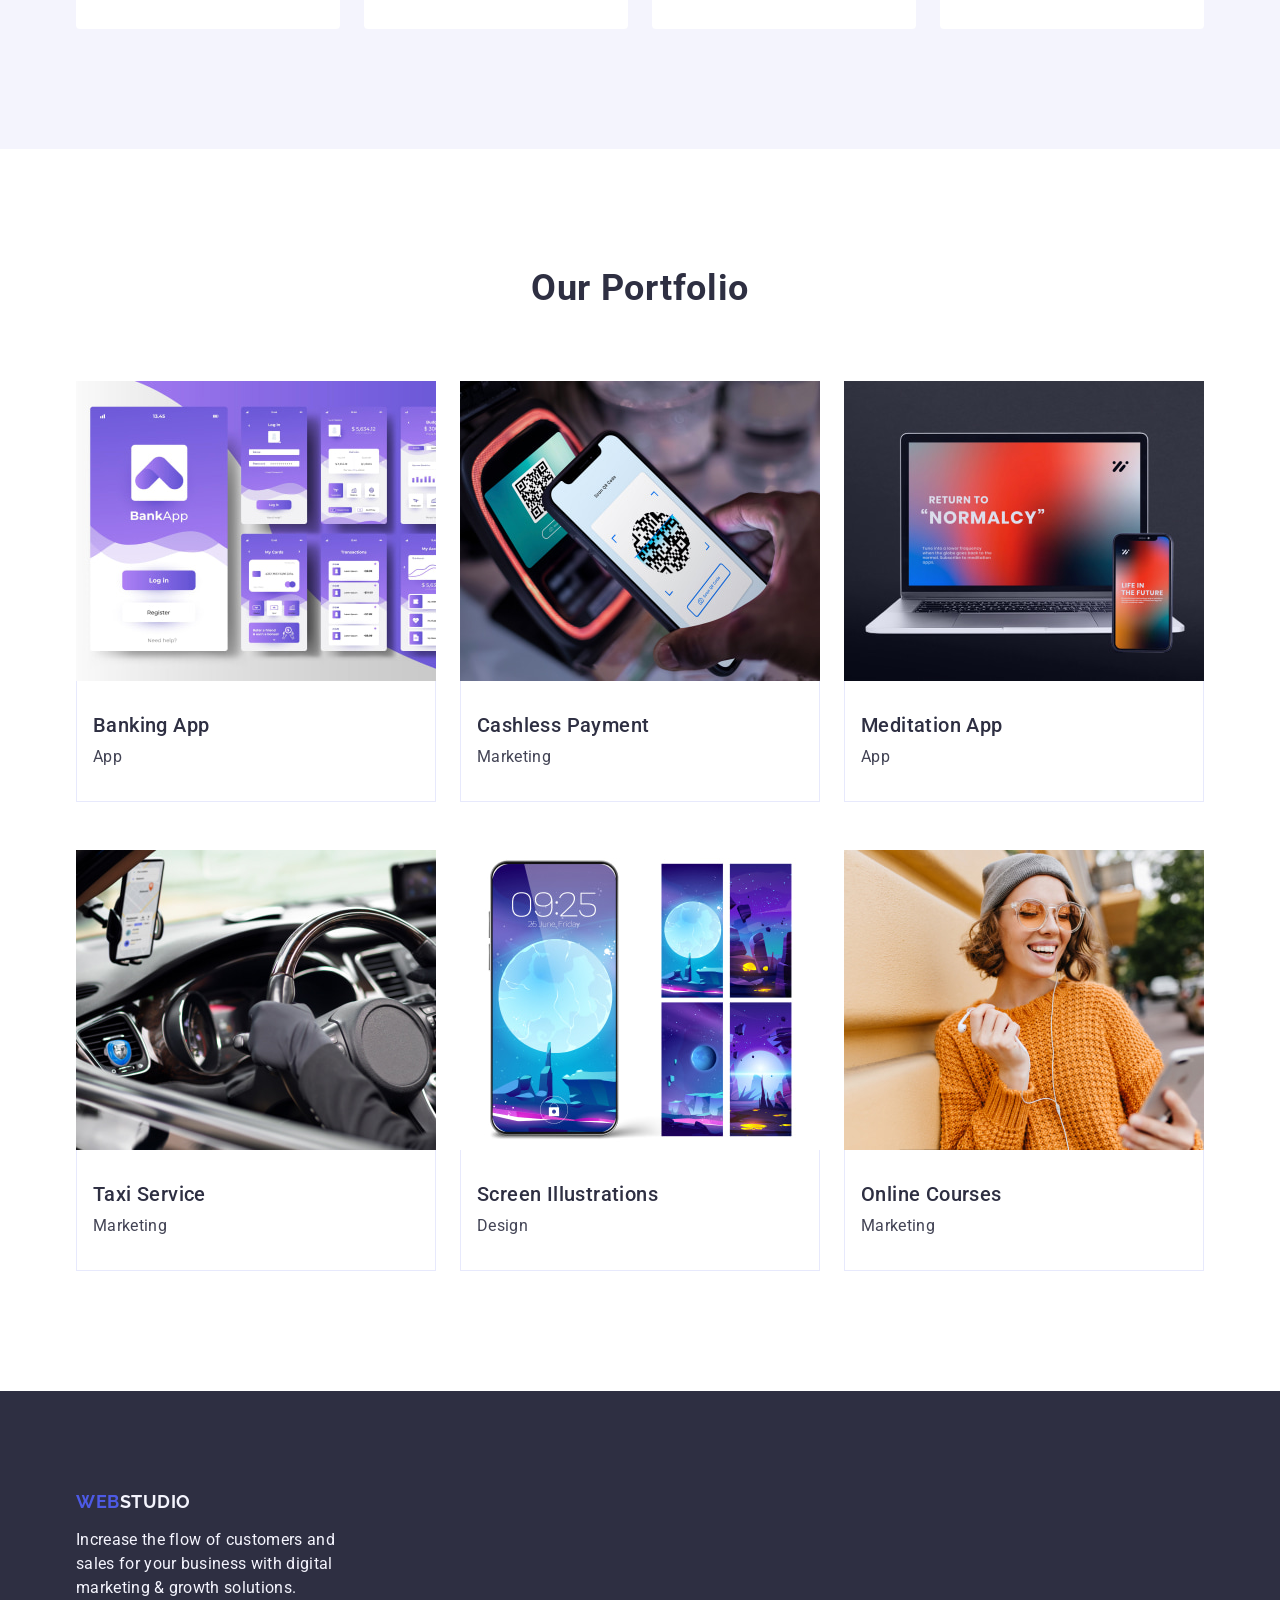
==== commit c7b09afe: "Initial commit" ====
--- a/index.html
+++ b/index.html
@@ -1,393 +1,220 @@
 <!DOCTYPE html>
-<html lang="ru">
+<html lang="en">
+<!-- head -->
+
 <head>
     <meta charset="UTF-8">
-    <meta http-equiv="X-UA-Compatible" content="IE=edge">
     <meta name="viewport" content="width=device-width, initial-scale=1.0">
-    <title>Студия</title>
-    <link href="https://fonts.googleapis.com/css2?family=Raleway:wght@700&family=Roboto:wght@400;500;700;900&display=swap"
+    <!-- modern-normalize -->
+    <link rel="stylesheet" href="https://cdn.jsdelivr.net/npm/modern-normalize@2.0.0/modern-normalize.min.css">
+    <!-- fonts -->
+    <link rel="preconnect" href="https://fonts.googleapis.com">
+    <link rel="preconnect" href="https://fonts.gstatic.com" crossorigin>
+    <link href="https://fonts.googleapis.com/css2?family=Raleway:wght@700&family=Roboto:wght@400;500;700&display=swap"
         rel="stylesheet">
-    <link 
-        rel="stylesheet" 
-        href="https://cdnjs.cloudflare.com/ajax/libs/modern-normalize/1.1.0/modern-normalize.min.css"
-        integrity="sha512-wpPYUAdjBVSE4KJnH1VR1HeZfpl1ub8YT/NKx4PuQ5NmX2tKuGu6U/JRp5y+Y8XG2tV+wKQpNHVUX03MfMFn9Q=="
-        crossorigin="anonymous" 
-        referrerpolicy="no-referrer" />
-    <link rel="stylesheet" href="./css/styles.css">
+    <!-- favicon -->
+    <link rel="shortcut icon" href="./images/favicon.ico" type="image/x-icon">
+    <!-- import styles.css -->
+    <link rel="stylesheet" href="./css/styles.css" />
+    <title>Web Studio</title>
 </head>
+
+<!-- body -->
+
 <body>
-    <!--Верхняя линия-->
     <header class="header">
-        <div class="container header-container">
-            <a class="logo" lang="en" href="./index.html"><span class="logo-accent">Web</span>Studio</a>
-            <nav class="navigation">
-                <ul class="list navigation-list">
-                    <li class="header-item navigation-item"><a class="navigation-link link current" href="./index.html">Студия</a></li>
-                    <li class="header-item navigation-item"><a class="navigation-link link" href="./portfolio.html">Портфолио</a></li>
-                    <li class="header-item navigation-item"><a class="navigation-link link" href="">Контакты</a></li>
+        <div class="container">
+            <!-- navigation -->
+            <nav class="nav">
+                <!-- logo -->
+                <a class="logo" href="./index.html">Web<span class="logo-dark">Studio</span></a>
+                <ul class="nav-list">
+                    <li>
+                        <a class="nav-link" href="./index.html">Studio</a>
+                    </li>
+                    <li>
+                        <a class="nav-link" href="">Portfolio</a>
+                    </li>
+                    <li>
+                        <a class="nav-link" href="">Contacts</a>
+                    </li>
                 </ul>
             </nav>
-            <ul class="list header-list">
-                <li class="header-item">
-                    <a class="header-mail link" 
-                        href="mailto:info@devstudio.com">
-                        <svg class="mail-icon" width="16" height="16">
-                            <use href="/images/symbol-defs.svg#mail"></use>
-                        </svg>
-                        info@devstudio.com
-                    </a>
-                </li>
-                <li class="header-item">
-                    <a class="header-tel link" href="tel:+380961111111">
-                        <svg class="mail-icon" width="16" height="16">
-                            <use href="/images/symbol-defs.svg#smartphone"></use>
-                        </svg>
-                        +38 096 111 11 11
-                    </a>
-                </li>
-            </ul>
+            <!-- contacts information -->
+            <address class="contacts">
+                <ul class="contacts-list">
+                    <li>
+                        <a class="contact-link" href="mailto:info@devstudio.com">info@devstudio.com</a>
+                    </li>
+                    <li>
+                        <a class="contact-link" href="tel:+110001111111">+11 (000) 111-11-11</a>
+                    </li>
+                </ul>
+            </address>
         </div>
+        
+
     </header>
 
-    <main class="main">
-            <!--Шапка-->
-            <section class="hero">
-                <div class="container hero-container">
-                    <h1 class="hero-title">Эффективные решения <br />для вашего бизнеса</h1>
-                    <button class="hero-button" type="button">Заказать услугу</button>
-                </div>
-            </section>
-            <!--Особенности-->
-            <section class="section">
-                <div class="container">
-                    <h2 class="visually-hidden">Особенности</h2>
-                    
-                    <ul class="list features-list">
-                        <li class="item">
-                            <div class="icon-box">
-                                <svg width="70px" height="70px">
-                                    <use href="/images/symbol-defs.svg#features1"></use>
-                                </svg>
-                            </div>
-                            <h3 class="features-title">Внимание к деталям</h3>
-                            <p class="features-text">Идейные соображения, а также начало повседневной работы по формированию позиции.</p>
-                        </li>
-                    
-                        <li class="item">
-                            <div class="icon-box">
-                                <svg width="70px" height="70px">
-                                    <use href="/images/symbol-defs.svg#features2"></use>
-                                </svg>
-                            </div>
-                            <h3 class="features-title">Пунктуальность</h3>
-                            <p class="features-text">Задача организации, в особенности же рамки и место обучения кадров влечет за собой.</p>
-                        </li>
-                    
-                        <li class="item">
-                            <div class="icon-box">
-                                <svg width="70px" height="70px">
-                                    <use href="/images/symbol-defs.svg#features3"></use>
-                                </svg>
-                            </div>
-                            <h3 class="features-title">Планирование</h3>
-                            <p class="features-text">Равным образом консультация с широким активом в значительной степени обуславливает.</p>
-                        </li>
-                    
-                        <li class="item">
-                            <div class="icon-box">
-                                <svg width="70px" height="70px">
-                                    <use href="/images/symbol-defs.svg#features4"></use>
-                                </svg>
-                            </div>
-                            <h3 class="features-title">Современные технологии</h3>
-                            <p class="features-text">Значимость этих проблем настолько очевидна, что реализация плановых заданий.</p>
-                        </li>
-                    </ul>
-                </div>
-            
-            </section>
-            <!--Чем мы занимаемся-->
-            <section class="activity-section section">
-                <div class="container">
-                    <h2 class="activity-title">Чем мы занимаемся</h2>
-                    <ul class="list activity-list">
-                        <li class="item activity-item">
-                            <img class="img" src="./images/activ/box1/img.jpg" alt="Написание исходного кода" width="370" height="294">
-                        </li>
-                        <li class="item activity-item">
-                            <img class="img" src="./images/activ/box2/img.jpg" alt="Создание мобильного приложения" width="370"
-                                height="294">
-                        </li>
-                        <li class="item activity-item">
-                            <img class="img" src="./images/activ/box3/img.jpg" alt="Работа над дизайном" width="370" height="294">
-                        </li>
-                    </ul>
-                </div>
-            </section>
-            <!--Наша команда-->
-            <section class="team section">
-                <div class="container">
-                    <h2 class="team-title">Наша команда</h2>
-                    <ul class="list team-list">
-                        <li class="item team-card">
-                            <img class="image" src="./images/team/card1/img.jpg" alt="Игорь Демьяненко" width="270" height="260">
-                            <div class="card-content">
-                                <h3 class="card-title">Игорь Демьяненко</h3>
-                                <p class="card-text" lang="en">Product Designer</p>
-                                <ul class="list sociallinks">
-                                    <li class="item">
-                                        <a class="link social-link" 
-                                            href="" 
-                                            target="_blank" 
-                                            rel="noopenen noreferrer" 
-                                            aria-label="иконка Инстаграм">
-                                            <svg class="social-icon" 
-                                                width="20px" 
-                                                height="20px">
-                                                <use href="/images/symbol-defs.svg#instagram"></use>
-                                            </svg>
-                                        </a>
-                                    </li>
-                                    <li class="item">
-                                        <a class="link social-link" href="" target="_blank" rel="noopenen noreferrer" aria-label="иконка Твиттер">
-                                            <svg class="social-icon" width="20px" height="20px">
-                                                <use href="/images/symbol-defs.svg#twitter"></use>
-                                            </svg>
-                                        </a>
-                                    </li>
-                                    <li class="item">
-                                        <a class="link social-link" href="" target="_blank" rel="noopenen noreferrer" aria-label="иконка Фейсбук">
-                                            <svg class="social-icon" width="20px" height="20px">
-                                                <use href="/images/symbol-defs.svg#facebook"></use>
-                                            </svg>
-                                        </a>
-                                    </li>
-                                    <li class="item">
-                                        <a class="link social-link" href="" target="_blank" rel="noopenen noreferrer" aria-label="иконка Линкедин">
-                                            <svg class="social-icon" width="20px" height="20px">
-                                                <use href="/images/symbol-defs.svg#linkedin"></use>
-                                            </svg>
-                                        </a>
-                                    </li>
-                                </ul>
-                            </div>
-                            
-                        </li>
-                        <li class="item team-card">
-                            <img class="image" src="./images/team/card2/img.jpg" alt="Ольга Репина" width="270" height="260">
-                            <div class="card-content">
-                                <h3 class="card-title">Ольга Репина</h3>
-                                <p class="card-text" lang="en">Frontend Developer</p>
-                                <ul class="list sociallinks">
-                                    <li class="item">
-                                        <a class="social-link" href="" target="_blank" rel="noopenen noreferrer" aria-label="иконка Инстаграм">
-                                            <svg class="social-icon" width="20px" height="20px">
-                                                <use href="/images/symbol-defs.svg#instagram"></use>
-                                            </svg>
-                                        </a>
-                                    </li>
-                                    <li class="item">
-                                        <a class="social-link" href="" target="_blank" rel="noopenen noreferrer" aria-label="иконка Твиттер">
-                                            <svg class="social-icon" width="20px" height="20px">
-                                                <use href="/images/symbol-defs.svg#twitter"></use>
-                                            </svg>
-                                        </a>
-                                    </li>
-                                    <li class="item">
-                                        <a class="social-link" href="" target="_blank" rel="noopenen noreferrer" aria-label="иконка Фейсбук">
-                                            <svg class="social-icon" width="20px" height="20px">
-                                                <use href="/images/symbol-defs.svg#facebook"></use>
-                                            </svg>
-                                        </a>
-                                    </li>
-                                    <li class="item">
-                                        <a class="social-link" href="" target="_blank" rel="noopenen noreferrer" aria-label="иконка Линкедин">
-                                            <svg class="social-icon" width="20px" height="20px">
-                                                <use href="/images/symbol-defs.svg#linkedin"></use>
-                                            </svg>
-                                        </a>
-                                    </li>
-                                </ul>
-                            </div>
-                        </li>
-                        <li class="item team-card ">
-                            <img class="image" src="./images/team/card3/img.jpg" alt="Николай Тарасов" width="270" height="260">
-                            <div class="card-content">
-                                <h3 class="card-title">Николай Тарасов</h3>
-                                <p class="card-text" lang="en">Marketing</p>
-                                <ul class="list sociallinks">
-                                    <li class="item">
-                                        <a class="social-link" href="" target="_blank" rel="noopenen noreferrer" aria-label="иконка Инстаграм">
-                                            <svg class="social-icon" width="20px" height="20px">
-                                                <use href="/images/symbol-defs.svg#instagram"></use>
-                                            </svg>
-                                        </a>
-                                    </li>
-                                    <li class="item">
-                                        <a class="social-link" href="" target="_blank" rel="noopenen noreferrer" aria-label="иконка Твиттер">
-                                            <svg class="social-icon" width="20px" height="20px">
-                                                <use href="/images/symbol-defs.svg#twitter"></use>
-                                            </svg>
-                                        </a>
-                                    </li>
-                                    <li class="item">
-                                        <a class="social-link" href="" target="_blank" rel="noopenen noreferrer" aria-label="иконка Фейсбук">
-                                            <svg class="social-icon" width="20px" height="20px">
-                                                <use href="/images/symbol-defs.svg#facebook"></use>
-                                            </svg>
-                                        </a>
-                                    </li>
-                                    <li class="item">
-                                        <a class="social-link" href="" target="_blank" rel="noopenen noreferrer" aria-label="иконка Линкедин">
-                                            <svg class="social-icon" width="20px" height="20px">
-                                                <use href="/images/symbol-defs.svg#linkedin"></use>
-                                            </svg>
-                                        </a>
-                                    </li>
-                                </ul>
-                            </div>
-                        </li>
-                        <li class="item team-card">
-                            <img class="image" src="./images/team/card4/img.jpg" alt="Михаил Ермаков" width="270" height="260">
-                            <div class="card-content">
-                                <h3 class="card-title">Михаил Ермаков</h3>
-                                <p class="card-text" lang="en">UI Designer</p>
-                                <ul class="list sociallinks">
-                                    <li class="item">
-                                        <a class="social-link" href="" target="_blank" rel="noopenen noreferrer" aria-label="иконка Инстаграм">
-                                            <svg class="social-icon" width="20px" height="20px">
-                                                <use href="/images/symbol-defs.svg#instagram"></use>
-                                            </svg>
-                                        </a>
-                                    </li>
-                                    <li class="item">
-                                        <a class="social-link" href="" target="_blank" rel="noopenen noreferrer" aria-label="иконка Твиттер">
-                                            <svg class="social-icon" width="20px" height="20px">
-                                                <use href="/images/symbol-defs.svg#twitter"></use>
-                                            </svg>
-                                        </a>
-                                    </li>
-                                    <li class="item">
-                                        <a class="social-link" href="" target="_blank" rel="noopenen noreferrer" aria-label="иконка Фейсбук">
-                                            <svg class="social-icon" width="20px" height="20px">
-                                                <use href="/images/symbol-defs.svg#facebook"></use>
-                                            </svg>
-                                        </a>
-                                    </li>
-                                    <li class="item">
-                                        <a class="social-link" href="" target="_blank" rel="noopenen noreferrer" aria-label="иконка Линкедин">
-                                            <svg class="social-icon" width="20px" height="20px">
-                                                <use href="/images/symbol-defs.svg#linkedin"></use>
-                                            </svg>
-                                        </a>
-                                    </li>
-                                </ul>
-                            </div>
-                        </li>
-                    </ul>
-                </div>
-            </section>
-            <!--Постоянные клиенты-->
-            <section class="section">
-                <div class="container">
-                    <h2 class="clients-title">Постоянные клиенты</h2>
-                    <ul class="list clients-list">
-                        <li class="item">
-                            <a class="link client-link" href="" target="_blank" rel="noopenen noreferrer" aria-label="иконка YA & CO">
-                                <svg class="client-icon" width="106px" height="60px">
-                                    <use href="/images/symbol-defs.svg#client1"></use>
-                                </svg>
-                            </a>
-                        </li>
-                        <li class="item">
-                            <a class="link client-link" href="" target="_blank" rel="noopenen noreferrer" aria-label="иконка Tagline here company">
-                                <svg class="client-icon" width="106px" height="60px">
-                                    <use href="/images/symbol-defs.svg#client2"></use>
-                                </svg>
-                            </a>
-                        </li>
-                        <li class="item">
-                            <a class="link client-link" href="" target="_blank" rel="noopenen noreferrer" aria-label="иконка Company">
-                                <svg class="client-icon" width="106px" height="60px">
-                                    <use href="/images/symbol-defs.svg#client3"></use>
-                                </svg>
-                            </a>
-                        </li>
-                        <li class="item">
-                            <a class="link client-link" href="" target="_blank" rel="noopenen noreferrer" aria-label="иконка FOSTER PETERS">
-                                <svg class="client-icon" width="106px" height="60px">
-                                    <use href="/images/symbol-defs.svg#client4"></use>
-                                </svg>
-                            </a>
-                        </li>
-                        <li class="item">
-                            <a class="link client-link" href="" target="_blank" rel="noopenen noreferrer" aria-label="иконка Brand">
-                                <svg class="client-icon" width="106px" height="60px">
-                                    <use href="/images/symbol-defs.svg#client5"></use>
-                                </svg>
-                            </a>
-                        </li>
-                        <li class="item">
-                            <a class="link client-link" href="" target="_blank" rel="noopenen noreferrer" aria-label="иконка Company tag line">
-                                <svg class="client-icon" width="106px" height="60px">
-                                    <use href="/images/symbol-defs.svg#client6"></use>
-                                </svg>
-                            </a>
-                        </li>
-                    </ul>
-                </div>
-            </section>
+    <!-- main -->
+    <main>
+
+        <!-- hero section -->
+        <section class="hero">
+            <div class="container">
+                <h1 class="hero-title">Effective Solutions for Your Business</h1>
+                <button class="hero-btn" type="button">Order Service</button>
+            </div>
+        </section>
+
+        <!-- features section -->
+        <section class="section">
+            <div class="container">
+                <h2 class="visually-hidden">Features</h2>
+                <ul class="section-list-flex">
+                    <li class="card-width-if-four">
+                        <h3 class="card-title">Strategy</h3>
+                        <p class="card-paragraf">
+                            Our goal is to identify the business
+                            problem to walk away with the perfect and creative solution.
+                        </p>
+                    </li>
+                    <li class="card-width-if-four">
+                        <h3 class="card-title">Punctuality</h3>
+                        <p class="card-paragraf">
+                            Bring the key message to the brand's audience for the best price within the shortest possible
+                            time.
+                        </p>
+                    </li>
+                    <li class="card-width-if-four">
+                        <h3 class="card-title">Diligence</h3>
+                        <p class="card-paragraf">
+                            Research and confirm brands that present the strongest digital growth opportunities and minimize
+                            risk.
+                        </p>
+                    </li>
+                    <li class="card-width-if-four">
+                        <h3 class="card-title">Technologies</h3>
+                        <p class="card-paragraf">
+                            Design practice focused on digital experiences. We bring forth a deep passion for
+                            problem-solving.
+                        </p>
+                    </li>
+                </ul>
+            </div>
+        </section>
+
+        <!-- team section -->
+        <section class="section team-section">
+            <div class="container">
+                <h2 class="section-title">Our Team</h2>
+                <ul class="section-list-flex">
+                    <li class="team-card card-width-if-four">
+                        <img src="./images/team/mark-guerrero.jpg" alt="an attractive man with a beard is smiling and looking ahead"
+                            width="264" height="260" />
+                        <div class="card-text-wrap">
+                            <h3 class="card-title">Mark Guerrero</h3>
+                            <p class="card-paragraf">Product Designer</p>
+                        </div>
+                    </li>
+                    <li class="team-card card-width-if-four">
+                        <img src="./images/team/tom-ford.jpg" alt="a young man looks away with a wide smile" width="264" height="260" />
+                        <div class="card-text-wrap">
+                            <h3 class="card-title">Tom Ford</h3>
+                            <p class="card-paragraf">Frontend Developer</p>
+                        </div>
+                    </li>
+                    <li class="team-card card-width-if-four">
+                        <img src="./images/team/camila-garcia.jpg"
+                            alt="young beautiful woman pink warm sweater natural look smiling portrait isolated long hair" width="264"
+                            height="260" />
+                        <div class="card-text-wrap">
+                            <h3 class="card-title">Camila Garcia</h3>
+                            <p class="card-paragraf">Marketing</p>
+                        </div>
+                    </li>
+                    <li class="team-card card-width-if-four">
+                        <img src="./images/team/daniel-wilson.jpg" alt="confident handsome guy posing against white wall" width="264"
+                            height="260" />
+                        <div class="card-text-wrap">
+                            <h3 class="card-title">Daniel Wilson</h3>
+                            <p class="card-paragraf">UI Designer</p>
+                        </div>
+                    </li>
+                </ul>
+            </div>
+        </section>
+        <section class="section portfolio-section">
+            <div class="container">
+                <h2 class="section-title">Our Portfolio</h2>
+                <ul class="section-list-flex">
+                    <li class="card-width-if-three">
+                        <img src="./images/portfolio/portfolio-1.jpg" alt="Banking mobile application mockup in purple and white colors"
+                            width="360" height="300" />
+                        <div class="card-text-wrap">
+                            <h3 class="card-title">Banking App</h3>
+                            <p class="card-paragraf">App</p>
+                        </div>
+                    </li>
+                    <li class="card-width-if-three">
+                        <img src="./images/portfolio/portfolio-2.jpg" alt="Mobile phone reads qr code for non-cash payment" width="360"
+                            height="300" />
+                        <div class="card-text-wrap">
+                            <h3 class="card-title">Cashless Payment</h3>
+                            <p class="card-paragraf">Marketing</p>
+                        </div>
+                    </li>
+                    <li class="card-width-if-three">
+                        <img src="./images/portfolio/portfolio-3.jpg"
+                            alt="The same application on the screen of a laptop and a smartphone on a black background" width="360"
+                            height="300" />
+                        <div class="card-text-wrap">
+                            <h3 class="card-title">Meditation App</h3>
+                            <p class="card-paragraf">App</p>
+                        </div>
+                    </li>
+                    <li class="card-width-if-three">
+                        <img src="./images/portfolio/portfolio-4.jpg"
+                            alt="Hands on the steering wheel, black interior GPS navigation applications on the smartphone screen"
+                            width="360" height="300" />
+                        <div class="card-text-wrap">
+                            <h3 class="card-title">Taxi Service</h3>
+                            <p class="card-paragraf">Marketing</p>
+                        </div>
+                    </li>
+                    <li class="card-width-if-three">
+                        <img src="./images/portfolio/portfolio-5.jpg"
+                            alt="Screensaver on the smartphone screen and four illustrations of the night moon sky in violet-blue shades"
+                            width="360" height="300" />
+                        <div class="card-text-wrap">
+                            <h3 class="card-title">Screen Illustrations</h3>
+                            <p class="card-paragraf">Design</p>
+                        </div>
+                    </li>
+                    <li class="card-width-if-three">
+                        <img src="./images/portfolio/portfolio-6.jpg"
+                            alt="A girl in an orange sweater, glasses and headphones with a smartphone in her hands" width="360"
+                            height="300" />
+                        <div class="card-text-wrap">
+                            <h3 class="card-title">Online Courses</h3>
+                            <p class="card-paragraf">Marketing</p>
+                        </div>
+                    </li>
+                </ul>
+            </div>
+        </section>
     </main>
 
-     <!--Подвал-->
-     <footer class="footer">
-        <div class="container footer-conteiner">
-            <div class="logo-group">
-                <a class="logo footer-logo" lang="en" href="./index.html"><span class="logo-accent">Web</span>Studio</a>
-                <address class="footer-group">
-                    <ul class="list footer-list">
-                        <li class="footer-item"><a class="link" href="https://bit.ly/3pXMvUd" target="_blank"
-                                rel="noopener noreferrer">г. Киев, пр-т
-                                Леси Украинки, 26</a> </li>
-                        <li class="mail footer-item"><a class="link" href="mailto:info@devstudio.com">info@example.com</a> </li>
-                        <li class="tel footer-item"><a class="link" href="tel:+380961111111">+38 096 111 11 11</a> </li>
-                    </ul>
-                </address>
-            </div>
-            <div>
-                <h2 class="sociallinks-title">Присоединяйтесь</h2>
-                <ul class="list sociallinks">
-                    <li class="item">
-                        <a class="social-link footer-link" href="" target="_blank" rel="noopenen noreferrer" aria-label="иконка Инстаграм">
-                            <svg class="footer-icon" width="20px" height="20px">
-                                <use href="/images/symbol-defs.svg#instagram"></use>
-                            </svg>
-                        </a>
-                    </li>
-                    <li class="item">
-                        <a class="social-link footer-link" href="" target="_blank" rel="noopenen noreferrer" aria-label="иконка Твиттер">
-                            <svg class="footer-icon" width="20px" height="20px">
-                                <use href="/images/symbol-defs.svg#twitter"></use>
-                            </svg>
-                        </a>
-                    </li>
-                    <li class="item">
-                        <a class="social-link footer-link" href="" target="_blank" rel="noopenen noreferrer" aria-label="иконка Фейсбук">
-                            <svg class="footer-icon" width="20px" height="20px">
-                                <use href="/images/symbol-defs.svg#facebook"></use>
-                            </svg>
-                        </a>
-                    </li>
-                    <li class="item">
-                        <a class="social-link footer-link" href="" target="_blank" rel="noopenen noreferrer" aria-label="иконка Линкедин">
-                            <svg class="footer-icon" width="20px" height="20px">
-                                <use href="/images/symbol-defs.svg#linkedin"></use>
-                            </svg>
-                        </a>
-                    </li>
-                </ul>
-            </div>
+    <!-- footer -->
+    <footer class="footer">
+        <div class="container">
+            <!-- logo -->
+            <a class="logo" href="./index.html">Web<span class="logo-light">Studio</span></a>
+            <p class="footer-text">
+                Increase the flow of customers and sales for your business with digital marketing & growth solutions.
+            </p>
         </div>
-     </footer>
+    </footer>
 </body>
+
 </html>
--- a/css/styles.css
+++ b/css/styles.css
@@ -1,33 +1,41 @@
 :root {
-    --dark-grey: #212121;
-    --light-grey: #757575;
-    --hover-blue: #2196F3;
-    --hero-button-hover: #188CE8;
-    --hero-h1-white: #FFFFFF;
-    --hero-background: #2F303A;
-    --team-background: #F5F4FA;
-    --footer-contakts: rgba(255, 255, 255, 0.6);
-    --header-line: #ECECEC;
-    --portfolio-content-border: #EEEEEE;
-}
+    /* colors */
+    --brand-color-white: #FFFFFF;
+    --brand-color-dark: #2E2F42;
+    --brand-color-grey: #F4F4FD;
+    --brand-color-accent: #4D5AE5;
+    --pressed-state-color: #404BBF;
+    --text-color: #434455;
+    --line-color: #E7E9FC;
+
+    /* fonts */
+    --text-font-family: 'Roboto', sans-serif;
+    --logo-font-family: 'Raleway', sans-serif;
+}
+
 body {
     font-family: 'Roboto', sans-serif;
-    color: var(--dark-grey);
-}
-h1, 
-h2, 
-h3, 
-h4, 
-h5, 
-h6, 
+    color: var(--text-color);
+    background-color: var(--brand-color-white);
+    line-height: 1.5;
+    letter-spacing: 0.02em;
+}
+h1,
+h2,
+h3,
+h4,
+h5,
+h6,
 p {
     margin: 0;
 }
+
 img {
     display: block;
     max-width: 100%;
     height: auto;
 }
+
 .visually-hidden {
     position: absolute;
     width: 1px;
@@ -40,509 +48,227 @@
     clip: rect(0 0 0 0);
     overflow: hidden;
 }
-.container {
-    width: 1200px;
-
-    padding-left: 15px;
-    padding-right: 15px;
-
-    margin-left: auto;
-    margin-right: auto;
-}
-.section {
-    padding-top: 94px;
-    padding-bottom: 94px;
-}
-.link {
-    text-decoration: none;
-    color: inherit;
-}
-.list {
+
+ul,
+ol {
     list-style-type: none;
     padding: 0;
     margin: 0;
 }
-.current {
-    color: var(--hover-blue);
-}
-
-/**
-  |============================
-  | Header section
-  |============================
-*/
-.header {
-    border-bottom: 1px solid var(--header-line);
-}
-/* Логотип */
-.header-container {
-    display: flex;
-    align-items: center;
-}
-.logo {
-    font-family: 'Raleway', sans-serif;
-    font-style: normal;
-    font-weight: 700;
-    font-size: 26px;
-    line-height: 1.19;
-    letter-spacing: 0.03em;
+
+a {
     text-decoration: none;
     color: inherit;
-
-    margin-right: 93px;
-}
-.logo-accent {
-    color: var(--hover-blue);
-}
-/* верхняя линия */
-.navigation-list {
-    display: flex;
-    align-items: center;
-}
-.navigation-item,
-.header-item {
-    margin-right: 50px;
-}
-.navigation-item:last-child,
-.header-item:last-child {
-    margin-right: 0px;
-}
-.navigation-link,
-.header-mail,
-.header-tel {
-    display: flex;
-    align-items: center;
-    padding-top: 32px;
-    padding-bottom: 32px;
-}
-.header-list {
-    display: flex;
-    align-items: center;
-    color: var(--light-grey);
-    margin-left: auto;
-}
-.header-item {
+}
+
+
+/*** common styles ***/
+
+/* container */
+.container {
+    width: 1158px;
+
+    margin: 0 auto;
+    padding: 0 15px;
+}
+
+/* section */
+.section {
+    padding: 120px 0;
+}
+
+/* section header h2 */
+.section-title {
+    font-weight: 700;
+    font-size: 36px;
+    line-height: 1.11;
+    text-align: center;
+    text-transform: capitalize;
+    color: var(--brand-color-dark);
+    letter-spacing: 0.02em;
+    margin-bottom: 72px;
+}
+
+/* flexbox for section */
+.section-list-flex {
+    display: flex;
+    justify-content: space-between;
+    gap: 24px;
+}
+
+/* card anotation wrap */
+.card-text-wrap {
+    padding: 32px 0;
+}
+.card-width-if-four {
+    width: calc((100% - 3 * 24px) / 4);
+}
+.card-width-if-three {
+    width: calc((100% - 2 * 24px) / 3);
+}
+/* card header h3 */
+.card-title {
     font-weight: 500;
-    font-size: 14px;
-    line-height: 1.14;
-    letter-spacing: 0.02em;
-
-    margin-right: 50;
-}
-.link:hover,
-.link:focus {
-    color: var(--hover-blue);
-}
-.mail-icon {
-    margin-right: 10px;
-    fill: currentColor;
-}
-
-/**
-  |============================
-  | Hero section
-  |============================
-*/
-/* Герой */
-
+    font-size: 20px;
+    line-height: 1.2;
+    color: var(--brand-color-dark);
+    letter-spacing: 0.02em;
+    margin-bottom: 8px;
+}
+
+/* logo */
+.logo {
+    font-family: var(--logo-font-family);
+    font-weight: 700;
+    font-size: 18px;
+    line-height: 1.17;
+    letter-spacing: 0.03em;
+    color: var(--brand-color-accent);
+    text-transform: uppercase;
+}
+.logo:hover,
+.logo:focus {
+    color: var(--pressed-state-color);
+}
+.logo-dark {
+    color: var(--brand-color-dark);
+}
+.logo-light {
+    color: var(--brand-color-grey);
+}
+
+
+/*** header ***/
+.header {
+    border-bottom: 1px solid var(--line-color);
+}
+.header .container {
+    display: flex;
+    align-items: center;
+    justify-content: space-between;
+}
+.header .logo {
+    padding: 24px 0;
+    margin-right: 76px;
+}
+
+/* navigation */
+.nav {
+    display: flex;
+    align-items: center;
+}
+.nav-list {
+    display: flex;
+    align-items: center;
+    gap: 40px;
+}
+.nav-link {
+    display: block;
+    color: var(--brand-color-dark);
+    font-weight: 500;
+    padding: 24px 0;
+}
+.nav-link:hover,
+.nav-link:focus {
+    color: var(--pressed-state-color);
+}
+
+/* contacts */
+.contacts {
+    font-style: normal;
+}
+.contacts-list {
+    display: flex;
+    align-items: center;
+    gap: 40px;
+}
+.contact-link {
+    display: block;
+    color: inherit;
+    padding: 24px 0;
+}
+.contact-link:hover,
+.contact-link:focus {
+    color: var(--pressed-state-color);
+}
+
+
+/*** hero section ***/
 .hero {
-    max-width: 1600px;
-    min-height: 600px;
-    margin-left: auto;
-    margin-right: auto;
-    background-image: linear-gradient(
-        to right,
-        rgba(47, 48, 58, 0.4),
-        rgba(47, 48, 58, 0.4)), url(/images/hero/img.jpg);
-    background-size: cover;
-    background-repeat: no-repeat;
-    background-position: center;
-
-    background-color: var(--hero-background);
-    padding-top: 200px;
-    padding-bottom: 200px;
-}
+    background-color: var(--brand-color-dark);
+    padding: 188px 0;
+}
+
 .hero-title {
-    font-weight: 900;
-    font-size: 44px;
-    line-height: 1.36;
-    text-transform: uppercase;
+    color: var(--brand-color-white);
+    font-weight: 700;
+    font-size: 56px;
+    line-height: 1.07;
     text-align: center;
-    letter-spacing: 0.06em;
-    color: var(--hero-h1-white);
-
-    display: block;
-    margin-bottom: 30px;
-}
-/* Кнопка-герой*/
-.hero-button {
-    font-family: 'Roboto',
-    sans-serif;
-    font-weight: 700;
-    font-size: 16px;
-    line-height: 1.88;
-    text-align: center;
-    letter-spacing: 0.06em;
-    color: var(--hero-h1-white);
+    letter-spacing: 0.02em;
+    max-width: 496px;
+    margin: 0 auto 48px auto;
+}
+.hero-btn {
+    display: block;
+    background-color: var(--brand-color-accent);
+    color: var(--brand-color-white);
+    font-weight: 500;
+    letter-spacing: 0.04em;
     cursor: pointer;
-    background-color: var(--hover-blue);
+    line-height: inherit;
+    min-width: 169px;
+    height: 56px;
+    padding: 16px 32px;
     border: none;
     border-radius: 4px;
-
-    min-width: 200px;
-    min-height: 50px;
-    padding: 10px 32px;
     margin: 0 auto;
-    display: block;
-}
-.hero-button:hover,
-.hero-button:focus {
-    background-color: var(--hero-button-hover);
-}
-
-/**
-  |============================
-  | Features section
-  |============================
-*/
-.features-list {
-    display: flex;
-    /*   flex-wrap: wrap;*/
-    margin-left: -30px;
-    margin-top: -30px;
-}
-
-.features-list>.item {
-    flex-basis: calc(100% / 4 - 30px);
-    margin-left: 30px;
-    margin-top: 30px;
-}
-.icon-box {
-    display: flex;
-    justify-content: center;
-    align-items: center;
-    background-color: #F5F4FA;
-    border-radius: 4px;
-    height: 120px;
-    margin-bottom: 30px;
-}
-.features-title {
-    font-weight: 700;
-    font-size: 14px;
-    line-height: 1.14;
-    letter-spacing: 0.03em;
-    text-transform: uppercase;
-
-    margin-bottom: 10px;
-}
-
-.features-text {
-    font-size: 14px;
-    line-height: 1.71;
-    letter-spacing: 0.03em;
-    color: var(--light-grey);
-}
-/**
-  |============================
-  | Activity section
-  |============================
-*/
-.activity-section {
-    padding-top: 0px;
-}
-.activity-title {
-    font-weight: 700;
-    font-size: 36px;
-    line-height: 1.16;
+}
+.hero-btn:hover,
+.hero-btn:focus {
+    background-color: var(--pressed-state-color);
+}
+
+
+/*** features section ***/
+
+
+/*** team section ***/
+.team-section {
+    background-color: var(--brand-color-grey);
+}
+.team-card {
+    background-color: var(--brand-color-white);
+    border-radius: 0px 0px 4px 4px;
+}
+.team-card .card-text-wrap {
     text-align: center;
-    letter-spacing: 0.03em;
-
-    display: block;
-    margin-bottom: 50px;
-}
-.activity-list {
-    display: flex;
-}
-.activity-list > .item {
-    flex-basis: calc(100% / 3);
-}
-.activity-item {
-    margin-right: 30px;
-}
-.activity-item:last-child {
-    margin-right: 0px;
-}
-/**
-  |============================
-  | Team section
-  |============================
-*/
-.team {
-    background-color: var(--team-background);
-}
-.team-title {
-    font-weight: 700;
-    font-size: 36px;
-    line-height: 1.16;
-    text-align: center;
-    letter-spacing: 0.03em;
-
-    margin-bottom: 50px;
-}
-.team-list {
-    display: flex;
- /*   flex-wrap: wrap;*/
-    margin-left: -30px;
-    margin-top: -30px;
-}
-.team-list > .item {
-    flex-basis: calc(100% / 4 - 30px);
-    margin-left: 30px;
-    margin-top: 30px;
-}
-.team-card {
-    background-color: var(--hero-h1-white);
-
-    box-shadow: 0px 1px 3px rgba(0, 0, 0, 0.12),
-    0px 1px 1px rgba(0, 0, 0, 0.14),
-    0px 2px 1px rgba(0, 0, 0, 0.2);
-    border-radius: 0px 0px 4px 4px;
-}
-.card-content {
-    padding: 30px 0px;
-}
-.card-title {
-    font-weight: 500;
-    font-size: 16px;
-    line-height: 1.19;
-    text-align: center;
-    letter-spacing: 0.03em;
-
-    margin-bottom: 10px;
-}
-.card-text {
-    line-height: 1.19;
-    text-align: center;
-    letter-spacing: 0.03em;
-    color: var(--light-grey);
-    padding-bottom: 16px;
-}
-.sociallinks {
-    display: flex;
-    gap: 10px;
-    justify-content: center;
-}
-.sociallinks > .item {
-    flex-basis: calc((100% - 10 * 4) / 4);
-    
-}
-
-.social-link {
-    display: flex;
-    align-items: center;
-    justify-content: center;
-    
-    width: 44px;
-    height: 44px;
-    
-    border-radius: 50%;
-    
-}
-.social-link:hover,
-.social-link:focus {
-    background-color: #2196F3;
-}
-.social-icon {
-    fill: #AFB1B8;
-}
-.social-link:hover .social-icon,
-.social-link:focus .social-icon {
-    fill: #FFFFFF;
-}
-/**
-  |============================
-  | Clients section
-  |============================
-*/
-.clients-title {
-    font-weight: 700;
-    font-size: 36px;
-    line-height: 1.16;
-    text-align: center;
-    letter-spacing: 0.03em;
-
-    margin-bottom: 50px;
-}
-.clients-list {
-    display: flex;
+}
+
+
+/*** portfolio section ***/
+.portfolio-section .section-list-flex {
     flex-wrap: wrap;
-    gap: 30px;
-}
-.clients-list > item {
-    flex-basis: calc(100% / 6);
-}
-.client-link {
-    display: flex;
-    align-items: center;
-    justify-content: center;
-
-    width: 170px;
-    height: 92px;
-    
-    border: 1px solid #AFB1B8;
-    border-radius: 4px;
-}
-.client-link:hover,
-.client-link:focus {
-    border-color: #2196F3;
-}
-.client-icon {
-    fill: #AFB1B8;
-}
-.client-link:hover .client-icon,
-.client-link:focus .client-icon {
-    fill: #2196F3;
-}
-/**
-  |============================
-  | Portfolio section
-  |============================
-*/
-/* Фильтр */
-.filter-list {
-    display: flex;
-    justify-content: center;
-
-    margin-top: 0px;
-    margin-bottom: 50px;
-}
-
-.filter-btn {
-    font-family: 'Roboto', sans-serif;    font-weight: 500;
-    font-size: 16px;
-    line-height: 1.62;
-    text-align: center;
-    letter-spacing: 0.03em;
-    color: var(--dark-grey);
-    background-color: var(--team-background);
-    cursor: pointer;
-    border: none;
-    border-radius: 4px;
-
-    min-width: 45px;
-    min-height: 38px;
-    padding: 6px 22px;
-}
-.filter-item {
-    margin-right: 8px;
-    display: block;
-}
-.filter-item:last-child {
-    margin-right: 0px;
-}
-.filter-btn:hover,
-.filter-btn:focus {
-    color: var(--hero-h1-white);
-    background-color: var(--hover-blue);
-    box-shadow: 0px 3px 1px rgba(0, 0, 0, 0.1),
-    0px 1px 2px rgba(0, 0, 0, 0.08),
-    0px 2px 2px rgba(0, 0, 0, 0.12);
-}
-/* Портфолио */
-.portfolio-list {
-    display: flex;
-    flex-wrap: wrap;
-    margin-left: -30px;
-    margin-top: -30px;
-}
-.portfolio-list > .item {
-    flex-basis: calc(100% / 3 - 30px);
-    margin-left: 30px;
-    margin-top: 30px;
-}
-.portfolio-link {
-    display: block;
-}
-.portfolio-link:hover,
-.portfolio-link:focus {
-    box-shadow: 0px 1px 1px rgba(0, 0, 0, 0.12), 0px 4px 4px rgba(0, 0, 0, 0.06), 1px 4px 6px rgba(0, 0, 0, 0.16);
-}
-.portfolio-content {
-    padding: 20px 24px;
-    border-right: 1px solid var(--portfolio-content-border);
-    border-bottom: 1px solid var(--portfolio-content-border);
-    border-left: 1px solid var(--portfolio-content-border);
-}
-.portfolio-title {
-    font-weight: 700;
-    font-size: 18px;
-    line-height: 2.00;
-    letter-spacing: 0.06em;
-
-    margin-bottom: 4px;
-}
-.portfolio-text {
-    line-height: 1.88;
-    letter-spacing: 0.03em;
-    color: var(--light-grey);
-}
-/**
-  |============================
-  | Footer section
-  |============================
-*/
-/* подвал */
+    row-gap: 48px;
+}
+.portfolio-section .card-text-wrap {
+    border-bottom: 1px solid var(--line-color);
+    border-left: 1px solid var(--line-color);
+    border-right: 1px solid var(--line-color);
+    padding: 32px 16px;
+}
+
+/*** footer ***/
 .footer {
-    background-color: var(--hero-background);
-    color: var(--hero-h1-white);
-
-    padding-top: 60px;
-    padding-bottom: 60px;
-}
-.footer-conteiner {
-    display: flex;
-    justify-content: flex-start;
-    align-items: baseline;
-}
-.logo-group {
-    margin-right: 70px;
-}
-.footer-logo {
-    display: block;
-    margin-right: 0px;
-    margin-bottom: 20px;
-}
-.footer-group {
-    font-size: 14px;
-    line-height: 1.71;
-    letter-spacing: 0.03em;
-    font-style: normal;
-}
-.footer-item {
-    margin-bottom: 9px;
-}
-.footer-item:last-child {
-    margin-bottom: 0;
-}
-.mail, 
-.tel {
-    color: var(--footer-contakts);
-}
-.sociallinks-title {
-    font-weight: 700;
-    font-size: 14px;
-    line-height: 1.14;
-    letter-spacing: 0.03em;
-    text-transform: uppercase;
-
-    margin-bottom: 20px;
-}
-.footer-link {
-    background-color: rgba(255, 255, 255, 0.1);
-}
-.footer-icon {
-    fill: #FFFFFF;
-}
-
-
-
+    background-color: var(--brand-color-dark);
+    padding-top: 100px;
+    padding-bottom: 100px;
+}
+.footer .logo {
+    display: inline-block;
+    margin-bottom: 16px;
+}
+.footer-text {
+    max-width: 264px;
+    color: var(--brand-color-grey)
+}
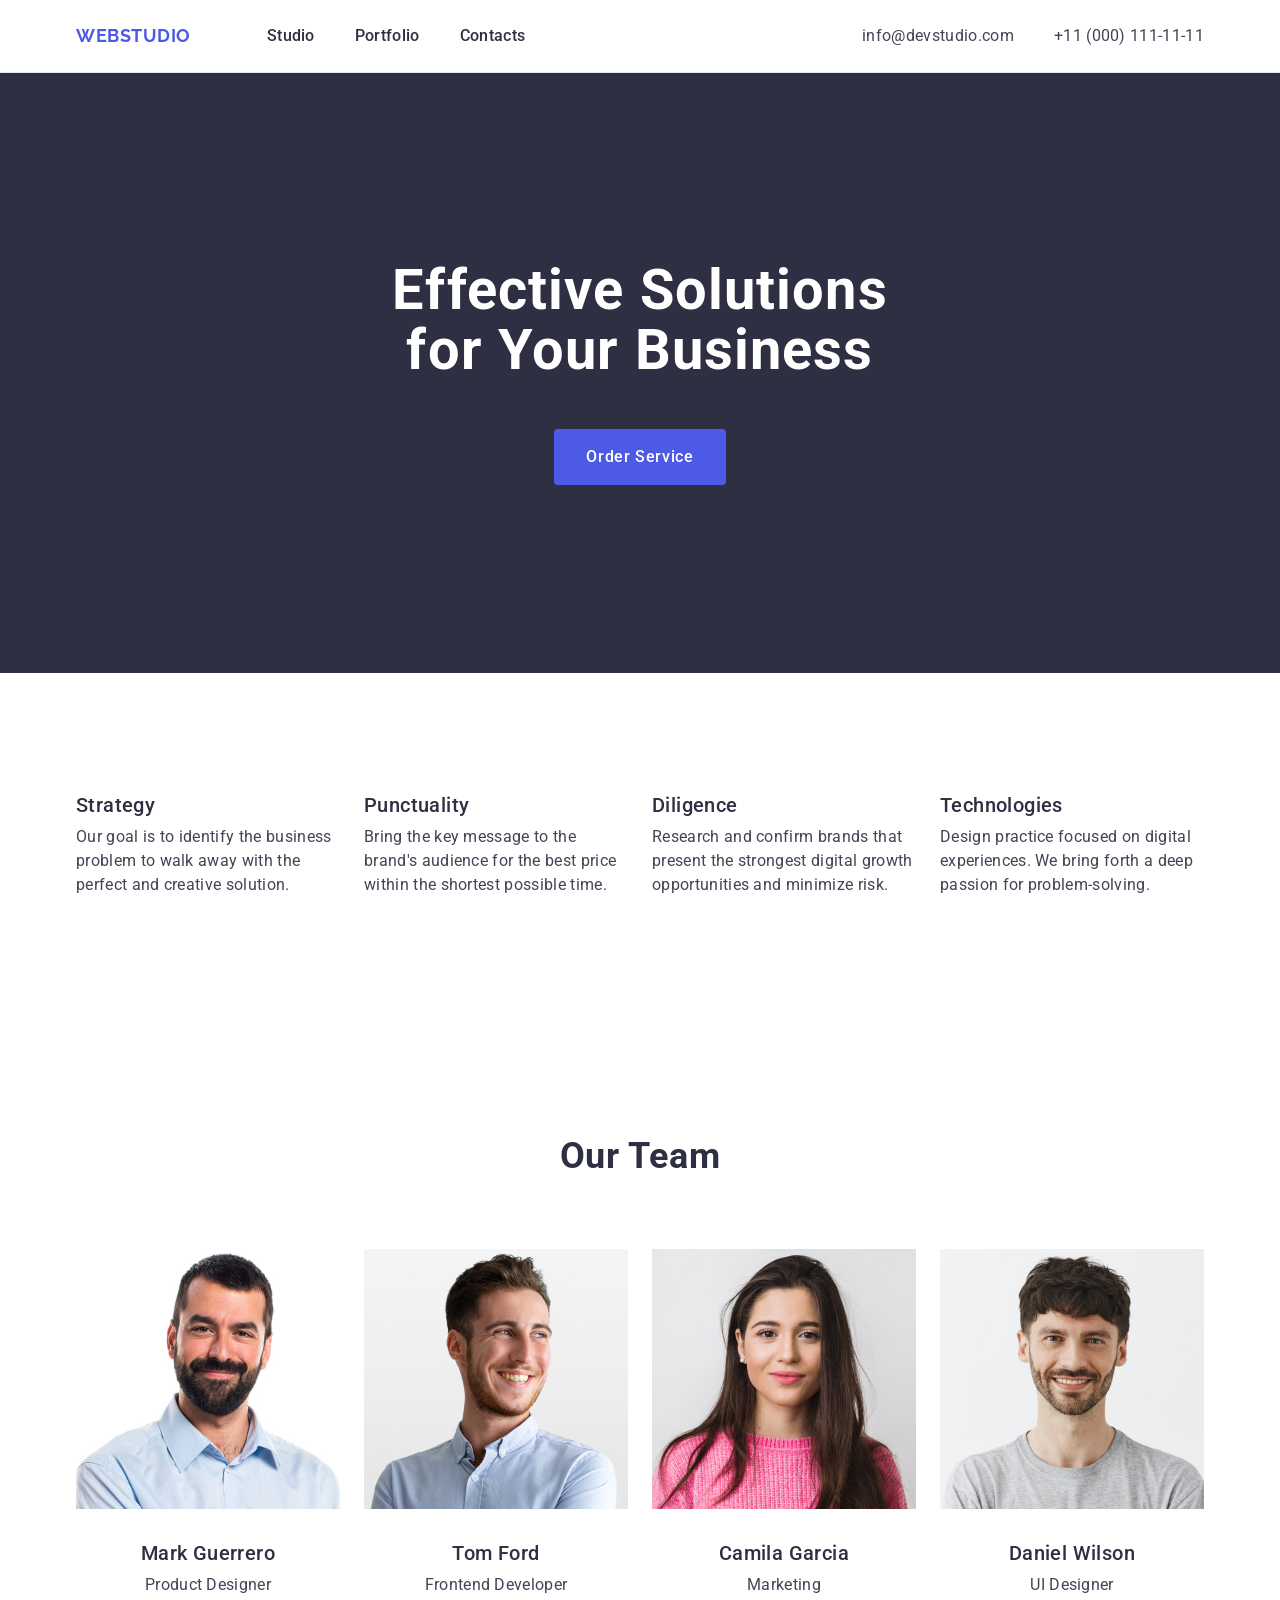
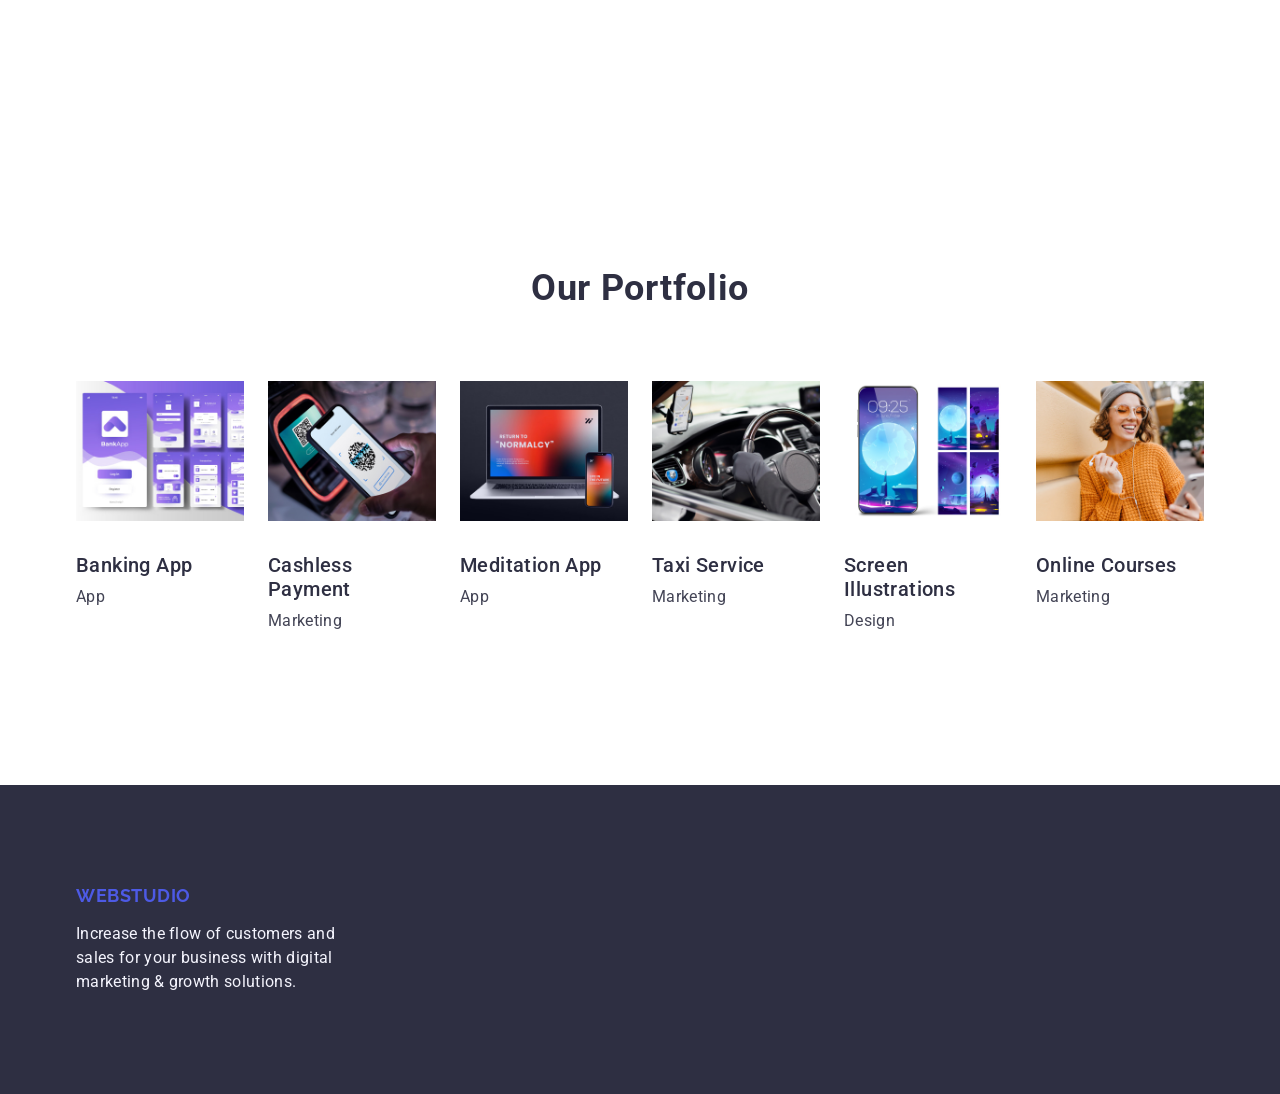
==== commit 25779950: "Update index.html" ====
--- a/index.html
+++ b/index.html
@@ -22,38 +22,38 @@
 <!-- body -->
 
 <body>
+    <!-- header -->
     <header class="header">
-        <div class="container">
+        <div class="container header-container">
             <!-- navigation -->
             <nav class="nav">
                 <!-- logo -->
-                <a class="logo" href="./index.html">Web<span class="logo-dark">Studio</span></a>
+                <a class="logo nav-logo" href="./index.html">Web<span class="logo-dark-accent">Studio</span></a>
                 <ul class="nav-list">
-                    <li>
+                    <li class="nav-item">
                         <a class="nav-link" href="./index.html">Studio</a>
                     </li>
-                    <li>
+                    <li class="nav-item">
                         <a class="nav-link" href="">Portfolio</a>
                     </li>
-                    <li>
+                    <li class="nav-item">
                         <a class="nav-link" href="">Contacts</a>
                     </li>
                 </ul>
             </nav>
+
             <!-- contacts information -->
             <address class="contacts">
                 <ul class="contacts-list">
-                    <li>
+                    <li class="contacts-item">
                         <a class="contact-link" href="mailto:info@devstudio.com">info@devstudio.com</a>
                     </li>
-                    <li>
+                    <li class="contacts-item">
                         <a class="contact-link" href="tel:+110001111111">+11 (000) 111-11-11</a>
                     </li>
                 </ul>
             </address>
         </div>
-        
-
     </header>
 
     <!-- main -->
@@ -105,21 +105,21 @@
         </section>
 
         <!-- team section -->
-        <section class="section team-section">
+        <section class="section team">
             <div class="container">
                 <h2 class="section-title">Our Team</h2>
                 <ul class="section-list-flex">
                     <li class="team-card card-width-if-four">
                         <img src="./images/team/mark-guerrero.jpg" alt="an attractive man with a beard is smiling and looking ahead"
                             width="264" height="260" />
-                        <div class="card-text-wrap">
+                        <div class="card-text-wrap team-text-wrap">
                             <h3 class="card-title">Mark Guerrero</h3>
                             <p class="card-paragraf">Product Designer</p>
                         </div>
                     </li>
                     <li class="team-card card-width-if-four">
                         <img src="./images/team/tom-ford.jpg" alt="a young man looks away with a wide smile" width="264" height="260" />
-                        <div class="card-text-wrap">
+                        <div class="card-text-wrap team-text-wrap">
                             <h3 class="card-title">Tom Ford</h3>
                             <p class="card-paragraf">Frontend Developer</p>
                         </div>
@@ -128,7 +128,7 @@
                         <img src="./images/team/camila-garcia.jpg"
                             alt="young beautiful woman pink warm sweater natural look smiling portrait isolated long hair" width="264"
                             height="260" />
-                        <div class="card-text-wrap">
+                        <div class="card-text-wrap team-text-wrap">
                             <h3 class="card-title">Camila Garcia</h3>
                             <p class="card-paragraf">Marketing</p>
                         </div>
@@ -136,7 +136,7 @@
                     <li class="team-card card-width-if-four">
                         <img src="./images/team/daniel-wilson.jpg" alt="confident handsome guy posing against white wall" width="264"
                             height="260" />
-                        <div class="card-text-wrap">
+                        <div class="card-text-wrap team-text-wrap">
                             <h3 class="card-title">Daniel Wilson</h3>
                             <p class="card-paragraf">UI Designer</p>
                         </div>
@@ -144,14 +144,16 @@
                 </ul>
             </div>
         </section>
-        <section class="section portfolio-section">
+
+        <!-- portfolio section -->
+        <section class="section portfolio">
             <div class="container">
                 <h2 class="section-title">Our Portfolio</h2>
-                <ul class="section-list-flex">
+                <ul class="section-list-flex portfolio-list">
                     <li class="card-width-if-three">
                         <img src="./images/portfolio/portfolio-1.jpg" alt="Banking mobile application mockup in purple and white colors"
                             width="360" height="300" />
-                        <div class="card-text-wrap">
+                        <div class="card-text-wrap portfolio-text-wrap">
                             <h3 class="card-title">Banking App</h3>
                             <p class="card-paragraf">App</p>
                         </div>
@@ -159,7 +161,7 @@
                     <li class="card-width-if-three">
                         <img src="./images/portfolio/portfolio-2.jpg" alt="Mobile phone reads qr code for non-cash payment" width="360"
                             height="300" />
-                        <div class="card-text-wrap">
+                        <div class="card-text-wrap portfolio-text-wrap">
                             <h3 class="card-title">Cashless Payment</h3>
                             <p class="card-paragraf">Marketing</p>
                         </div>
@@ -168,7 +170,7 @@
                         <img src="./images/portfolio/portfolio-3.jpg"
                             alt="The same application on the screen of a laptop and a smartphone on a black background" width="360"
                             height="300" />
-                        <div class="card-text-wrap">
+                        <div class="card-text-wrap portfolio-text-wrap">
                             <h3 class="card-title">Meditation App</h3>
                             <p class="card-paragraf">App</p>
                         </div>
@@ -177,7 +179,7 @@
                         <img src="./images/portfolio/portfolio-4.jpg"
                             alt="Hands on the steering wheel, black interior GPS navigation applications on the smartphone screen"
                             width="360" height="300" />
-                        <div class="card-text-wrap">
+                        <div class="card-text-wrap portfolio-text-wrap">
                             <h3 class="card-title">Taxi Service</h3>
                             <p class="card-paragraf">Marketing</p>
                         </div>
@@ -186,7 +188,7 @@
                         <img src="./images/portfolio/portfolio-5.jpg"
                             alt="Screensaver on the smartphone screen and four illustrations of the night moon sky in violet-blue shades"
                             width="360" height="300" />
-                        <div class="card-text-wrap">
+                        <div class="card-text-wrap portfolio-text-wrap">
                             <h3 class="card-title">Screen Illustrations</h3>
                             <p class="card-paragraf">Design</p>
                         </div>
@@ -195,7 +197,7 @@
                         <img src="./images/portfolio/portfolio-6.jpg"
                             alt="A girl in an orange sweater, glasses and headphones with a smartphone in her hands" width="360"
                             height="300" />
-                        <div class="card-text-wrap">
+                        <div class="card-text-wrap portfolio-text-wrap">
                             <h3 class="card-title">Online Courses</h3>
                             <p class="card-paragraf">Marketing</p>
                         </div>
@@ -209,7 +211,7 @@
     <footer class="footer">
         <div class="container">
             <!-- logo -->
-            <a class="logo" href="./index.html">Web<span class="logo-light">Studio</span></a>
+            <a class="logo" href="./index.html">Web<span class="logo-light-accent">Studio</span></a>
             <p class="footer-text">
                 Increase the flow of customers and sales for your business with digital marketing & growth solutions.
             </p>
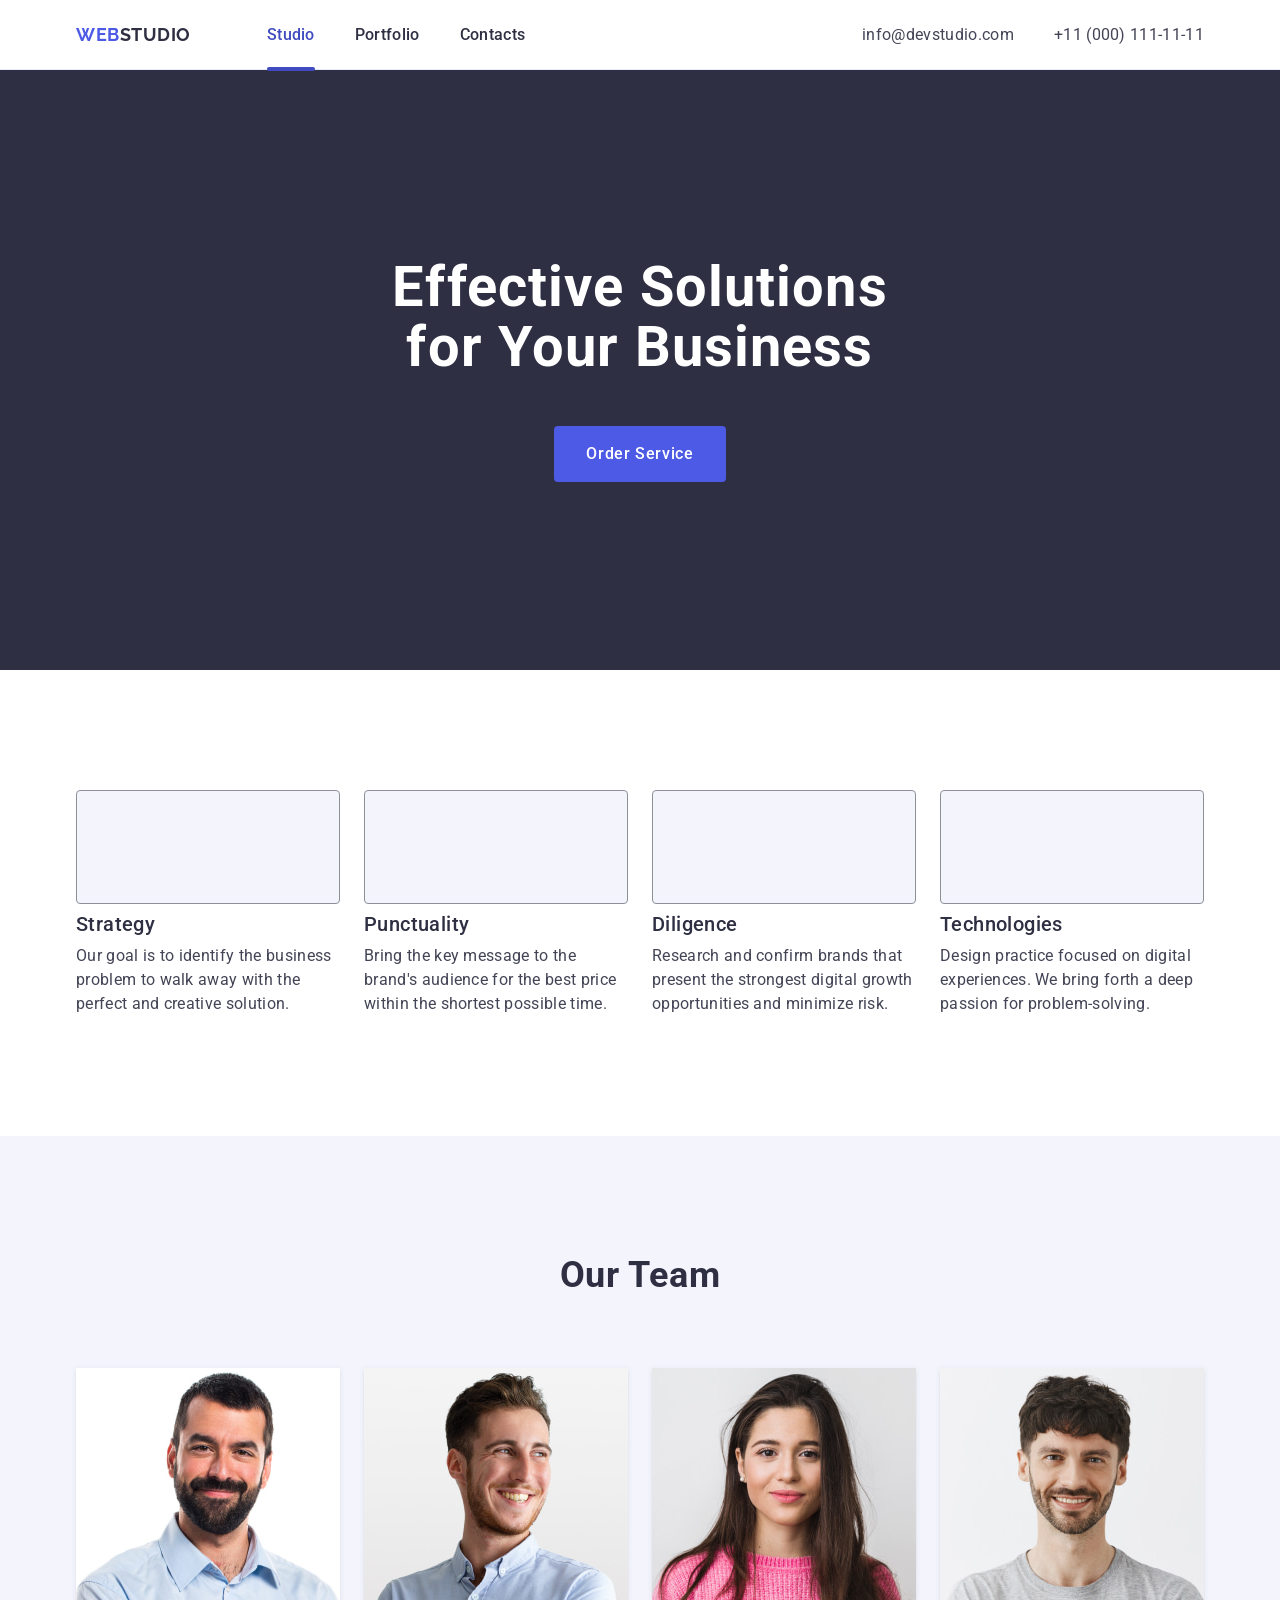
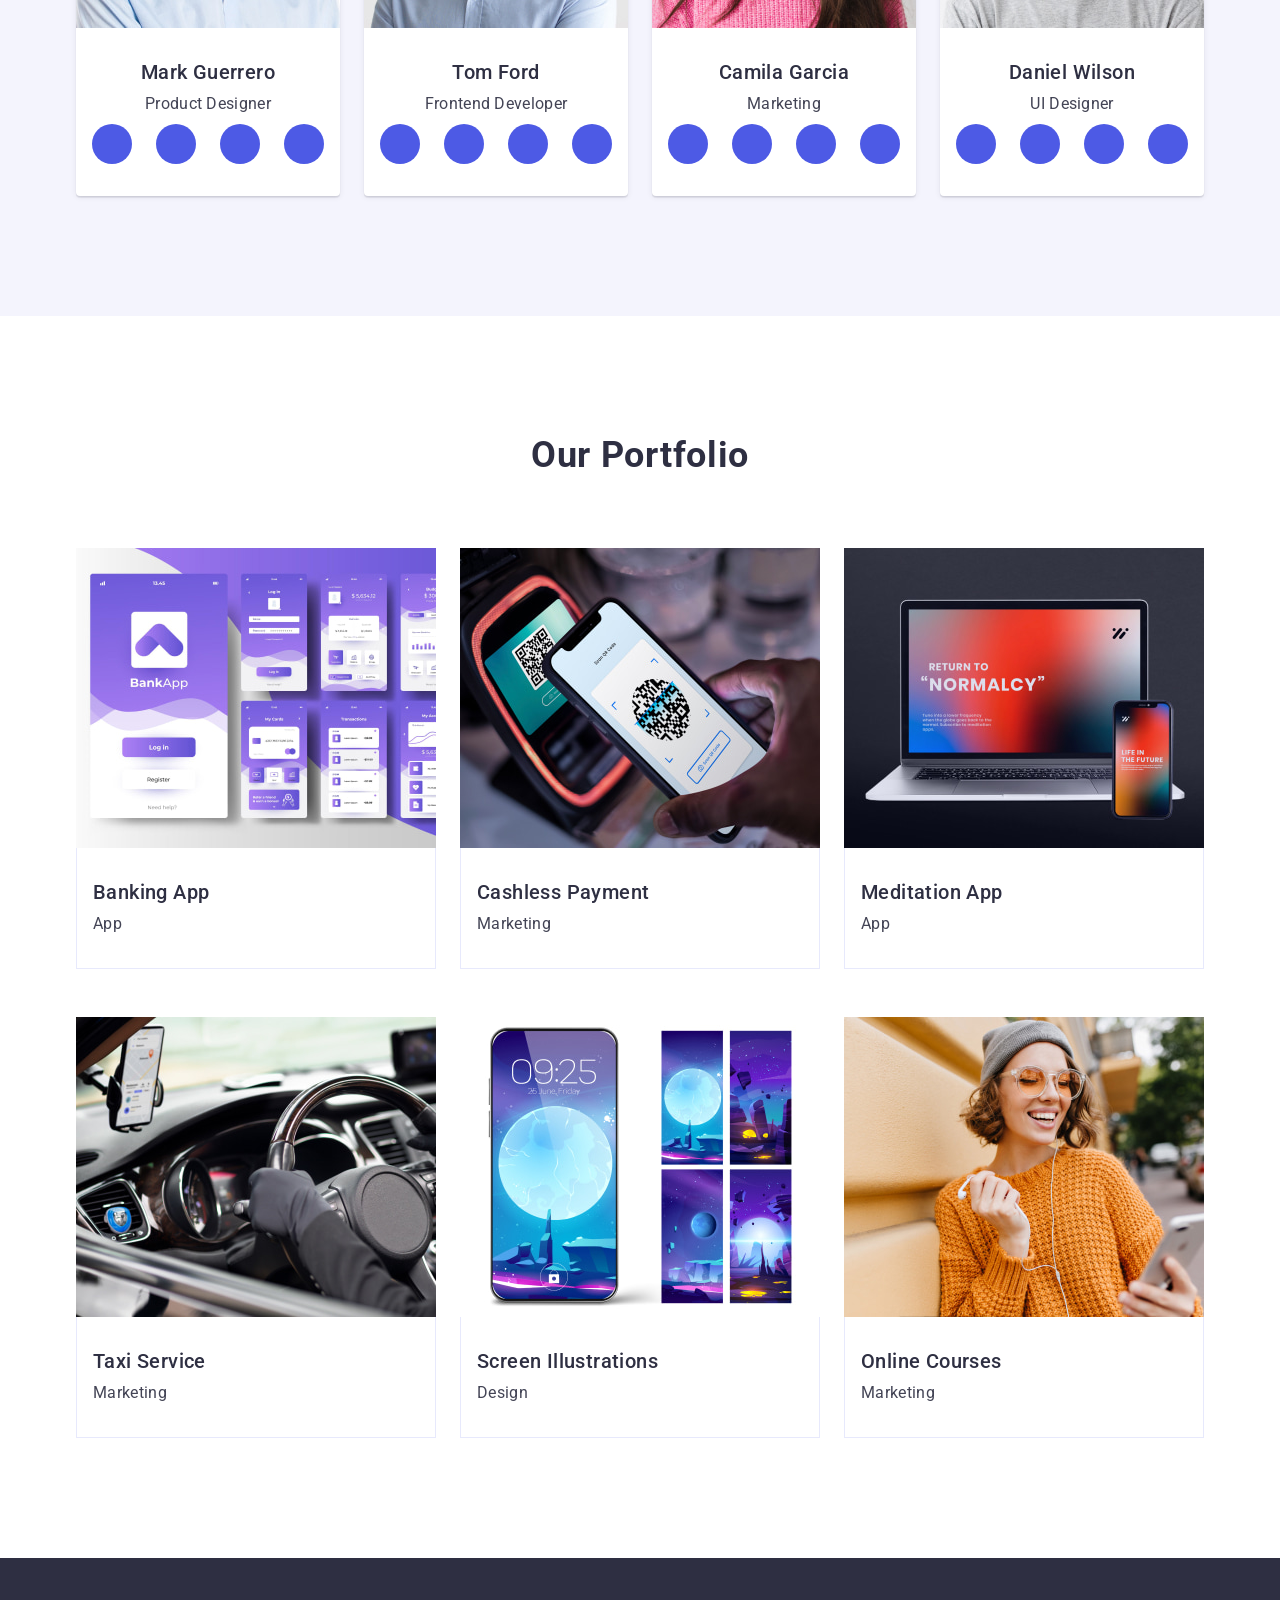
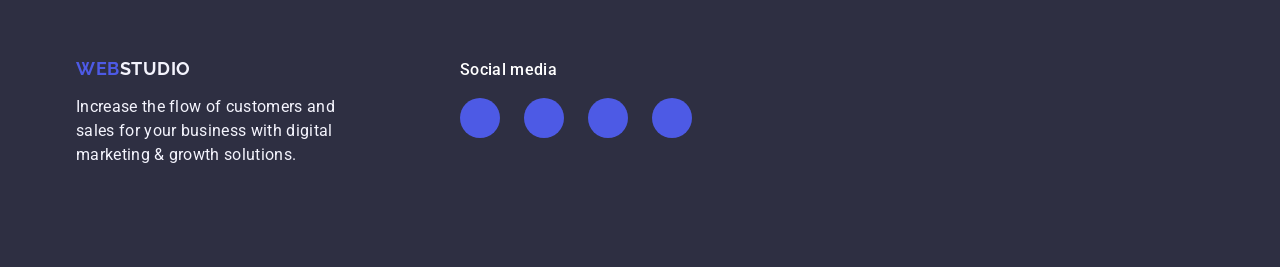
==== commit 7cb26446: "Update index.html" ====
--- a/index.html
+++ b/index.html
@@ -31,7 +31,7 @@
                 <a class="logo nav-logo" href="./index.html">Web<span class="logo-dark-accent">Studio</span></a>
                 <ul class="nav-list">
                     <li class="nav-item">
-                        <a class="nav-link" href="./index.html">Studio</a>
+                        <a class="nav-link nav-link-active" href="./index.html">Studio</a>
                     </li>
                     <li class="nav-item">
                         <a class="nav-link" href="">Portfolio</a>
@@ -68,11 +68,16 @@
         </section>
 
         <!-- features section -->
-        <section class="section">
+        <section class="section features">
             <div class="container">
                 <h2 class="visually-hidden">Features</h2>
                 <ul class="section-list-flex">
                     <li class="card-width-if-four">
+                        <div class="features-icon-wrap">
+                            <svg class="features-icon" width="64" height="64">
+                                <use href="./images/icons.svg#features-1"></use>
+                            </svg>
+                        </div>
                         <h3 class="card-title">Strategy</h3>
                         <p class="card-paragraf">
                             Our goal is to identify the business
@@ -80,20 +85,37 @@
                         </p>
                     </li>
                     <li class="card-width-if-four">
+                        <div class="features-icon-wrap">
+                            <svg class="features-icon" width="64" height="64">
+                                <use href="./images/icons.svg#features-2"></use>
+                            </svg>
+                        </div>
                         <h3 class="card-title">Punctuality</h3>
                         <p class="card-paragraf">
-                            Bring the key message to the brand's audience for the best price within the shortest possible
+                            Bring the key message to the brand's audience for the best price within the shortest
+                            possible
                             time.
                         </p>
                     </li>
                     <li class="card-width-if-four">
+                        <div class="features-icon-wrap">
+                            <svg class="features-icon" width="64" height="64">
+                                <use href="./images/icons.svg#features-3"></use>
+                            </svg>
+                        </div>
                         <h3 class="card-title">Diligence</h3>
                         <p class="card-paragraf">
-                            Research and confirm brands that present the strongest digital growth opportunities and minimize
+                            Research and confirm brands that present the strongest digital growth opportunities and
+                            minimize
                             risk.
                         </p>
                     </li>
                     <li class="card-width-if-four">
+                        <div class="features-icon-wrap">
+                            <svg class="features-icon" width="64" height="64">
+                                <use href="./images/icons.svg#features-4"></use>
+                            </svg>
+                        </div>
                         <h3 class="card-title">Technologies</h3>
                         <p class="card-paragraf">
                             Design practice focused on digital experiences. We bring forth a deep passion for
@@ -110,35 +132,125 @@
                 <h2 class="section-title">Our Team</h2>
                 <ul class="section-list-flex">
                     <li class="team-card card-width-if-four">
-                        <img src="./images/team/mark-guerrero.jpg" alt="an attractive man with a beard is smiling and looking ahead"
+                        <img src="./images/team/mark-guerrero.jpg"
+                            alt="an attractive man with a beard is smiling and looking ahead" width="264"
+                            height="260" />
+                        <div class="card-text-wrap team-text-wrap">
+                            <h3 class="card-title">Mark Guerrero</h3>
+                            <p class="card-paragraf team-text">Product Designer</p>
+                            <ul class="socials-list section-list-flex">
+                                <li class="socials-item card-width-if-four">
+                                    <svg class="socials-icon" width="16" height="16">
+                                        <use href="./images/icons.svg#instagram"></use>
+                                    </svg>
+                                </li>
+                                <li class="socials-item card-width-if-four">
+                                    <svg class="socials-icon" width="16" height="16">
+                                        <use href="./images/icons.svg#twitter"></use>
+                                    </svg>
+                                </li>
+                                <li class="socials-item card-width-if-four">
+                                    <svg class="socials-icon" width="16" height="16">
+                                        <use href="./images/icons.svg#facebook"></use>
+                                    </svg>
+                                </li>
+                                <li class="socials-item card-width-if-four">
+                                    <svg class="socials-icon" width="16" height="16">
+                                        <use href="./images/icons.svg#linkedin"></use>
+                                    </svg>
+                                </li>
+                            </ul>
+                        </div>
+                    </li>
+                    <li class="team-card card-width-if-four">
+                        <img src="./images/team/tom-ford.jpg" alt="a young man looks away with a wide smile" width="264"
+                            height="260" />
+                        <div class="card-text-wrap team-text-wrap">
+                            <h3 class="card-title">Tom Ford</h3>
+                            <p class="card-paragraf team-text">Frontend Developer</p>
+                            <ul class="socials-list section-list-flex">
+                                <li class="socials-item card-width-if-four">
+                                    <svg class="socials-icon" width="16" height="16">
+                                        <use href="./images/icons.svg#instagram"></use>
+                                    </svg>
+                                </li>
+                                <li class="socials-item card-width-if-four">
+                                    <svg class="socials-icon" width="16" height="16">
+                                        <use href="./images/icons.svg#twitter"></use>
+                                    </svg>
+                                </li>
+                                <li class="socials-item card-width-if-four">
+                                    <svg class="socials-icon" width="16" height="16">
+                                        <use href="./images/icons.svg#facebook"></use>
+                                    </svg>
+                                </li>
+                                <li class="socials-item card-width-if-four">
+                                    <svg class="socials-icon" width="16" height="16">
+                                        <use href="./images/icons.svg#linkedin"></use>
+                                    </svg>
+                                </li>
+                            </ul>
+                        </div>
+                    </li>
+                    <li class="team-card card-width-if-four">
+                        <img src="./images/team/camila-garcia.jpg"
+                            alt="young beautiful woman pink warm sweater natural look smiling portrait isolated long hair"
                             width="264" height="260" />
                         <div class="card-text-wrap team-text-wrap">
-                            <h3 class="card-title">Mark Guerrero</h3>
-                            <p class="card-paragraf">Product Designer</p>
+                            <h3 class="card-title">Camila Garcia</h3>
+                            <p class="card-paragraf team-text">Marketing</p>
+                            <ul class="socials-list section-list-flex">
+                                <li class="socials-item card-width-if-four">
+                                    <svg class="socials-icon" width="16" height="16">
+                                        <use href="./images/icons.svg#instagram"></use>
+                                    </svg>
+                                </li>
+                                <li class="socials-item card-width-if-four">
+                                    <svg class="socials-icon" width="16" height="16">
+                                        <use href="./images/icons.svg#twitter"></use>
+                                    </svg>
+                                </li>
+                                <li class="socials-item card-width-if-four">
+                                    <svg class="socials-icon" width="16" height="16">
+                                        <use href="./images/icons.svg#facebook"></use>
+                                    </svg>
+                                </li>
+                                <li class="socials-item card-width-if-four">
+                                    <svg class="socials-icon" width="16" height="16">
+                                        <use href="./images/icons.svg#linkedin"></use>
+                                    </svg>
+                                </li>
+                            </ul>
                         </div>
                     </li>
                     <li class="team-card card-width-if-four">
-                        <img src="./images/team/tom-ford.jpg" alt="a young man looks away with a wide smile" width="264" height="260" />
-                        <div class="card-text-wrap team-text-wrap">
-                            <h3 class="card-title">Tom Ford</h3>
-                            <p class="card-paragraf">Frontend Developer</p>
-                        </div>
-                    </li>
-                    <li class="team-card card-width-if-four">
-                        <img src="./images/team/camila-garcia.jpg"
-                            alt="young beautiful woman pink warm sweater natural look smiling portrait isolated long hair" width="264"
-                            height="260" />
-                        <div class="card-text-wrap team-text-wrap">
-                            <h3 class="card-title">Camila Garcia</h3>
-                            <p class="card-paragraf">Marketing</p>
-                        </div>
-                    </li>
-                    <li class="team-card card-width-if-four">
-                        <img src="./images/team/daniel-wilson.jpg" alt="confident handsome guy posing against white wall" width="264"
-                            height="260" />
+                        <img src="./images/team/daniel-wilson.jpg"
+                            alt="confident handsome guy posing against white wall" width="264" height="260" />
                         <div class="card-text-wrap team-text-wrap">
                             <h3 class="card-title">Daniel Wilson</h3>
-                            <p class="card-paragraf">UI Designer</p>
+                            <p class="card-paragraf team-text">UI Designer</p>
+                            <ul class="socials-list section-list-flex">
+                                <li class="socials-item card-width-if-four">
+                                    <svg class="socials-icon" width="16" height="16">
+                                        <use href="./images/icons.svg#instagram"></use>
+                                    </svg>
+                                </li>
+                                <li class="socials-item card-width-if-four">
+                                    <svg class="socials-icon" width="16" height="16">
+                                        <use href="./images/icons.svg#twitter"></use>
+                                    </svg>
+                                </li>
+                                <li class="socials-item card-width-if-four">
+                                    <svg class="socials-icon" width="16" height="16">
+                                        <use href="./images/icons.svg#facebook"></use>
+                                    </svg>
+                                </li>
+                                <li class="socials-item card-width-if-four">
+                                    <svg class="socials-icon" width="16" height="16">
+                                        <use href="./images/icons.svg#linkedin"></use>
+                                    </svg>
+                                </li>
+                            </ul>
                         </div>
                     </li>
                 </ul>
@@ -150,53 +262,96 @@
             <div class="container">
                 <h2 class="section-title">Our Portfolio</h2>
                 <ul class="section-list-flex portfolio-list">
-                    <li class="card-width-if-three">
-                        <img src="./images/portfolio/portfolio-1.jpg" alt="Banking mobile application mockup in purple and white colors"
-                            width="360" height="300" />
+                    <li class="card-width-if-three portfolio-card">
+                        <div class="overlay-wrap">
+                            <img src="./images/portfolio/portfolio-1.jpg"
+                                alt="Banking mobile application mockup in purple and white colors" width="360"
+                                height="300" />
+                            <div class="overlay">
+                                14 Stylish and User-Friendly App Design Concepts · Task Manager App · Calorie Tracker
+                                App · Exotic Fruit Ecommerce
+                                App · Cloud Storage App
+                            </div>
+                        </div>
                         <div class="card-text-wrap portfolio-text-wrap">
                             <h3 class="card-title">Banking App</h3>
                             <p class="card-paragraf">App</p>
                         </div>
                     </li>
-                    <li class="card-width-if-three">
-                        <img src="./images/portfolio/portfolio-2.jpg" alt="Mobile phone reads qr code for non-cash payment" width="360"
-                            height="300" />
+                    <li class="card-width-if-three portfolio-card">
+                        <div class="overlay-wrap">
+                            <img src="./images/portfolio/portfolio-2.jpg"
+                                alt="Mobile phone reads qr code for non-cash payment" width="360" height="300" />
+                            <div class="overlay">
+                                14 Stylish and User-Friendly App Design Concepts · Task Manager App · Calorie Tracker
+                                App · Exotic Fruit Ecommerce
+                                App · Cloud Storage App
+                            </div>
+                        </div>
                         <div class="card-text-wrap portfolio-text-wrap">
                             <h3 class="card-title">Cashless Payment</h3>
                             <p class="card-paragraf">Marketing</p>
                         </div>
                     </li>
-                    <li class="card-width-if-three">
-                        <img src="./images/portfolio/portfolio-3.jpg"
-                            alt="The same application on the screen of a laptop and a smartphone on a black background" width="360"
-                            height="300" />
+                    <li class="card-width-if-three portfolio-card">
+                        <div class="overlay-wrap">
+                            <img src="./images/portfolio/portfolio-3.jpg"
+                                alt="The same application on the screen of a laptop and a smartphone on a black background"
+                                width="360" height="300" />
+                            <div class="overlay">
+                                14 Stylish and User-Friendly App Design Concepts · Task Manager App · Calorie Tracker
+                                App · Exotic Fruit Ecommerce
+                                App · Cloud Storage App
+                            </div>
+                        </div>
                         <div class="card-text-wrap portfolio-text-wrap">
                             <h3 class="card-title">Meditation App</h3>
                             <p class="card-paragraf">App</p>
                         </div>
                     </li>
-                    <li class="card-width-if-three">
-                        <img src="./images/portfolio/portfolio-4.jpg"
-                            alt="Hands on the steering wheel, black interior GPS navigation applications on the smartphone screen"
-                            width="360" height="300" />
+                    <li class="card-width-if-three portfolio-card">
+                        <div class="overlay-wrap">
+                            <img src="./images/portfolio/portfolio-4.jpg"
+                                alt="Hands on the steering wheel, black interior GPS navigation applications on the smartphone screen"
+                                width="360" height="300" />
+                            <div class="overlay">
+                                14 Stylish and User-Friendly App Design Concepts · Task Manager App · Calorie Tracker
+                                App · Exotic Fruit Ecommerce
+                                App · Cloud Storage App
+                            </div>
+                        </div>
                         <div class="card-text-wrap portfolio-text-wrap">
                             <h3 class="card-title">Taxi Service</h3>
                             <p class="card-paragraf">Marketing</p>
                         </div>
                     </li>
-                    <li class="card-width-if-three">
-                        <img src="./images/portfolio/portfolio-5.jpg"
-                            alt="Screensaver on the smartphone screen and four illustrations of the night moon sky in violet-blue shades"
-                            width="360" height="300" />
+                    <li class="card-width-if-three portfolio-card">
+                        <div class="overlay-wrap">
+                            <img src="./images/portfolio/portfolio-5.jpg"
+                                alt="Screensaver on the smartphone screen and four illustrations of the night moon sky in violet-blue shades"
+                                width="360" height="300" />
+                            <div class="overlay">
+                                14 Stylish and User-Friendly App Design Concepts · Task Manager App · Calorie Tracker
+                                App · Exotic Fruit Ecommerce
+                                App · Cloud Storage App
+                            </div>
+                        </div>
                         <div class="card-text-wrap portfolio-text-wrap">
                             <h3 class="card-title">Screen Illustrations</h3>
                             <p class="card-paragraf">Design</p>
                         </div>
                     </li>
-                    <li class="card-width-if-three">
-                        <img src="./images/portfolio/portfolio-6.jpg"
-                            alt="A girl in an orange sweater, glasses and headphones with a smartphone in her hands" width="360"
-                            height="300" />
+                    <li class="card-width-if-three portfolio-card">
+                        <div class="overlay-wrap">
+                            <img src="./images/portfolio/portfolio-6.jpg"
+                                alt="A girl in an orange sweater, glasses and headphones with a smartphone in her hands"
+                                width="360" height="300" />
+                            <div class="overlay">
+                                14 Stylish and User-Friendly App Design Concepts · Task Manager App · Calorie Tracker
+                                App · Exotic Fruit Ecommerce
+                                App · Cloud Storage App
+                            </div>
+                        </div>
                         <div class="card-text-wrap portfolio-text-wrap">
                             <h3 class="card-title">Online Courses</h3>
                             <p class="card-paragraf">Marketing</p>
@@ -209,12 +364,43 @@
 
     <!-- footer -->
     <footer class="footer">
-        <div class="container">
+        <div class="container footer-container">
             <!-- logo -->
-            <a class="logo" href="./index.html">Web<span class="logo-light-accent">Studio</span></a>
-            <p class="footer-text">
-                Increase the flow of customers and sales for your business with digital marketing & growth solutions.
-            </p>
+            <div class="footer-logo-wrap">
+                <a class="logo footer-logo" href="./index.html">Web<span class="logo-light-accent">Studio</span></a>
+                <p class="footer-text">
+                    Increase the flow of customers and sales for your business with digital marketing & growth
+                    solutions.
+                </p>
+            </div>
+            <!-- socials -->
+            <div>
+                <h2 class="footer-header">Social media</h2>
+                <ul class="socials-list section-list-flex">
+                    <li class="socials-item card-width-if-four footer-socials-item">
+                        <svg class="socials-icon footer-socials-icon" width="16" height="16">
+                            <use href="./images/icons.svg#instagram"></use>
+                        </svg>
+                    </li>
+                    <li class="socials-item card-width-if-four footer-socials-item">
+                        <svg class="socials-icon footer-socials-icon" width="16" height="16">
+                            <use href="./images/icons.svg#twitter"></use>
+                        </svg>
+                    </li>
+                    <li class="socials-item card-width-if-four footer-socials-item">
+                        <svg class="socials-icon footer-socials-icon" width="16" height="16">
+                            <use href="./images/icons.svg#facebook"></use>
+                        </svg>
+                    </li>
+                    <li class="socials-item card-width-if-four footer-socials-item">
+                        <svg class="socials-icon footer-socials-icon" width="16" height="16">
+                            <use href="./images/icons.svg#linkedin"></use>
+                        </svg>
+                    </li>
+                </ul>
+            </div>
+
+
         </div>
     </footer>
 </body>
--- a/css/styles.css
+++ b/css/styles.css
@@ -1,12 +1,14 @@
 :root {
     /* colors */
     --brand-color-white: #FFFFFF;
-    --brand-color-dark: #2E2F42;
+    --brand-color-dark: #2e2f42;
     --brand-color-grey: #F4F4FD;
     --brand-color-accent: #4D5AE5;
     --pressed-state-color: #404BBF;
+    --pressed-state-footer-color: #31D0AA;
     --text-color: #434455;
     --line-color: #E7E9FC;
+    --border-color: #8E8F99;
 
     /* fonts */
     --text-font-family: 'Roboto', sans-serif;
@@ -20,6 +22,8 @@
     line-height: 1.5;
     letter-spacing: 0.02em;
 }
+/* ------------------------ */
+/* #region обнулення стилів */
 h1,
 h2,
 h3,
@@ -60,9 +64,10 @@
     text-decoration: none;
     color: inherit;
 }
-
-
-/*** common styles ***/
+/* #endregion */
+
+/* --------------------- */
+/* #region common styles */
 
 /* container */
 .container {
@@ -72,11 +77,10 @@
     padding: 0 15px;
 }
 
-/* section */
+/* section */ 
 .section {
     padding: 120px 0;
 }
-
 /* section header h2 */
 .section-title {
     font-weight: 700;
@@ -88,7 +92,6 @@
     letter-spacing: 0.02em;
     margin-bottom: 72px;
 }
-
 /* flexbox for section */
 .section-list-flex {
     display: flex;
@@ -96,17 +99,8 @@
     gap: 24px;
 }
 
-/* card anotation wrap */
-.card-text-wrap {
-    padding: 32px 0;
-}
-.card-width-if-four {
-    width: calc((100% - 3 * 24px) / 4);
-}
-.card-width-if-three {
-    width: calc((100% - 2 * 24px) / 3);
-}
-/* card header h3 */
+/* ---- */
+/* #region card */
 .card-title {
     font-weight: 500;
     font-size: 20px;
@@ -115,8 +109,35 @@
     letter-spacing: 0.02em;
     margin-bottom: 8px;
 }
-
-/* logo */
+.card-text-wrap {
+    padding: 32px 16px;
+}
+.card-width-if-four {
+    width: calc((100% - 3 * 24px) / 4);
+}
+.card-width-if-three {
+    width: calc((100% - 2 * 24px) / 3);
+}
+.overlay-wrap {
+    position: relative;
+    overflow: hidden;
+}
+.overlay {
+    position: absolute;
+    top: 0;
+    left: 0;
+    width: 100%;
+    height: 100%;
+    transform: translateY(100%);
+    transition: transform 250ms cubic-bezier(0.4, 0, 0.2, 1);
+    padding: 40px 32px;
+    background-color: var(--brand-color-accent);
+    color: var(--brand-color-grey);
+}
+/* #endregion */
+
+/* ------------ */
+/* #region logo */
 .logo {
     font-family: var(--logo-font-family);
     font-weight: 700;
@@ -125,54 +146,96 @@
     letter-spacing: 0.03em;
     color: var(--brand-color-accent);
     text-transform: uppercase;
+    transition: color 250ms cubic-bezier(0.4, 0, 0.2, 1);
 }
 .logo:hover,
 .logo:focus {
     color: var(--pressed-state-color);
 }
-.logo-dark {
+.logo-dark-accent {
     color: var(--brand-color-dark);
 }
-.logo-light {
+.logo-light-accent {
     color: var(--brand-color-grey);
 }
-
-
-/*** header ***/
+/* #endregion */
+
+/* --------------- */
+/* #region socials */
+.socials-item {
+    display: flex;
+    align-items: center;
+    justify-content: center;
+    border-radius: 50%;
+    background-color: var(--brand-color-accent);
+    transition: background-color 250ms cubic-bezier(0.4, 0, 0.2, 1);
+    padding: 12px;
+    width: 40px;
+    height: 40px;
+}
+.socials-item:hover,
+.socials-item:focus {
+    background-color: var(--pressed-state-color);
+    cursor: pointer;
+}
+.socials-icon {
+    fill: var(--brand-color-grey);
+}
+/* #endregion */
+
+/* -------------- */
+/* #region Header */
 .header {
     border-bottom: 1px solid var(--line-color);
 }
-.header .container {
+.header-container {
     display: flex;
     align-items: center;
     justify-content: space-between;
 }
-.header .logo {
+
+/* navigation */
+.nav {
+    display: flex;
+    align-items: center;
+}
+.nav-logo {
     padding: 24px 0;
     margin-right: 76px;
 }
-
-/* navigation */
-.nav {
-    display: flex;
-    align-items: center;
-}
 .nav-list {
     display: flex;
     align-items: center;
     gap: 40px;
 }
+.nav-item {
+    position: relative;
+}
 .nav-link {
-    display: block;
     color: var(--brand-color-dark);
     font-weight: 500;
     padding: 24px 0;
+    transition: color 250ms cubic-bezier(0.4, 0, 0.2, 1);
 }
 .nav-link:hover,
 .nav-link:focus {
     color: var(--pressed-state-color);
 }
-
+.nav-link-active {
+    color: var(--pressed-state-color);
+}
+
+.nav-link-active::after {
+    position: absolute;
+    bottom: -100%;
+    left: 0;
+    content: "";
+    width: 100%;
+    height: 4px;
+    border-radius: 2px;
+
+    background-color: var(--pressed-state-color);
+}
 /* contacts */
 .contacts {
     font-style: normal;
@@ -183,19 +246,28 @@
     gap: 40px;
 }
 .contact-link {
-    display: block;
     color: inherit;
     padding: 24px 0;
+    transition: color 250ms cubic-bezier(0.4, 0, 0.2, 1);
 }
 .contact-link:hover,
 .contact-link:focus {
     color: var(--pressed-state-color);
 }
-
-
-/*** hero section ***/
+/* #endregion */
+
+/* ------------ */
+/* #region hero */
 .hero {
+    background-image: 
+    linear-gradient(
+        rgba(46, 47, 66, 0.7), 
+        rgba(46, 47, 66, 0.7)),
+    url("/images/hero/hero-1.jpg");
     background-color: var(--brand-color-dark);
+    background-repeat: no-repeat;
+    background-position: center;
+    background-size: cover;
     padding: 188px 0;
 }
 
@@ -204,8 +276,8 @@
     font-weight: 700;
     font-size: 56px;
     line-height: 1.07;
+    letter-spacing: 0.02em;
     text-align: center;
-    letter-spacing: 0.02em;
     max-width: 496px;
     margin: 0 auto 48px auto;
 }
@@ -223,48 +295,102 @@
     border: none;
     border-radius: 4px;
     margin: 0 auto;
+    transition: background-color 250ms cubic-bezier(0.4, 0, 0.2, 1);
 }
 .hero-btn:hover,
 .hero-btn:focus {
     background-color: var(--pressed-state-color);
 }
-
-
-/*** features section ***/
-
-
-/*** team section ***/
-.team-section {
+/* #endregion */
+
+/* ---------------- */
+/* #region features */
+.features-icon-wrap {
+    border: 1px solid var(--border-color);
+    border-radius: 4px;
+    background-color: var(--brand-color-grey);
+    padding-top: 24px;
+    padding-bottom: 24px;
+    margin-bottom: 8px;
+
+}
+.features-icon {
+    display: block;
+    margin: 0 auto;
+}
+/* #endregion */
+
+/* ------------ */
+/* #region team */
+.team {
     background-color: var(--brand-color-grey);
 }
 .team-card {
     background-color: var(--brand-color-white);
     border-radius: 0px 0px 4px 4px;
-}
-.team-card .card-text-wrap {
+    box-shadow: 0 1px 6px 0 rgba(46, 47, 66, 0.08),
+        0 1px 1px 0 rgba(46, 47, 66, 0.08),
+        0 2px 1px 0 rgba(46, 47, 66, 0.08);
+}
+.team-card:hover,
+.team-card:focus {
+    cursor: pointer;
+}
+.team-card:hover .socials-item,
+.team-card:focus .socials-item {
+    background-color: var(--pressed-state-color);
+}
+.team-text-wrap {
     text-align: center;
 }
-
-
-/*** portfolio section ***/
-.portfolio-section .section-list-flex {
+.team-text {
+    margin-bottom: 8px;
+}
+/* #endregion */
+
+/* ---------------- */
+/* #region portfolio */
+.portfolio-list {
     flex-wrap: wrap;
     row-gap: 48px;
 }
-.portfolio-section .card-text-wrap {
+.portfolio-card {
+    transition: box-shadow 250ms cubic-bezier(0.4, 0, 0.2, 1);
+}
+.portfolio-card:hover,
+.portfolio-card:focus {
+    cursor: pointer;
+    box-shadow: 0 1px 6px 0 rgba(46, 47, 66, 0.08),
+            0 1px 1px 0 rgba(46, 47, 66, 0.08),
+            0 2px 1px 0 rgba(46, 47, 66, 0.08);
+}
+.portfolio-card:hover .overlay,
+.portfolio-card:focus .overlay {
+    transform: translateY(0);
+}
+.portfolio-text-wrap {
     border-bottom: 1px solid var(--line-color);
     border-left: 1px solid var(--line-color);
     border-right: 1px solid var(--line-color);
     padding: 32px 16px;
 }
-
-/*** footer ***/
+/* #endregion */
+
+/* -------------- */
+/* #region footer */
 .footer {
     background-color: var(--brand-color-dark);
     padding-top: 100px;
     padding-bottom: 100px;
 }
-.footer .logo {
+.footer-container {
+    display: flex;
+    align-items: baseline;
+}
+.footer-logo-wrap {
+    margin-right: 120px;
+}
+.footer-logo {
     display: inline-block;
     margin-bottom: 16px;
 }
@@ -272,3 +398,23 @@
     max-width: 264px;
     color: var(--brand-color-grey)
 }
+.footer-header {
+    font-size: 16px;
+    font-weight: 500;
+    line-height: 1.5;
+    letter-spacing: 0.02em;
+    color: var(--brand-color-white);
+    margin-bottom: 16px;
+}
+.footer-socials-item {
+    padding: 8px;
+}
+.footer-socials-icon {
+    width: 24px;
+    height: 24px;
+}
+.footer-socials-item:hover,
+.footer-socials-item:focus {
+    background-color: var(--pressed-state-footer-color);
+}
+/* #endregion */
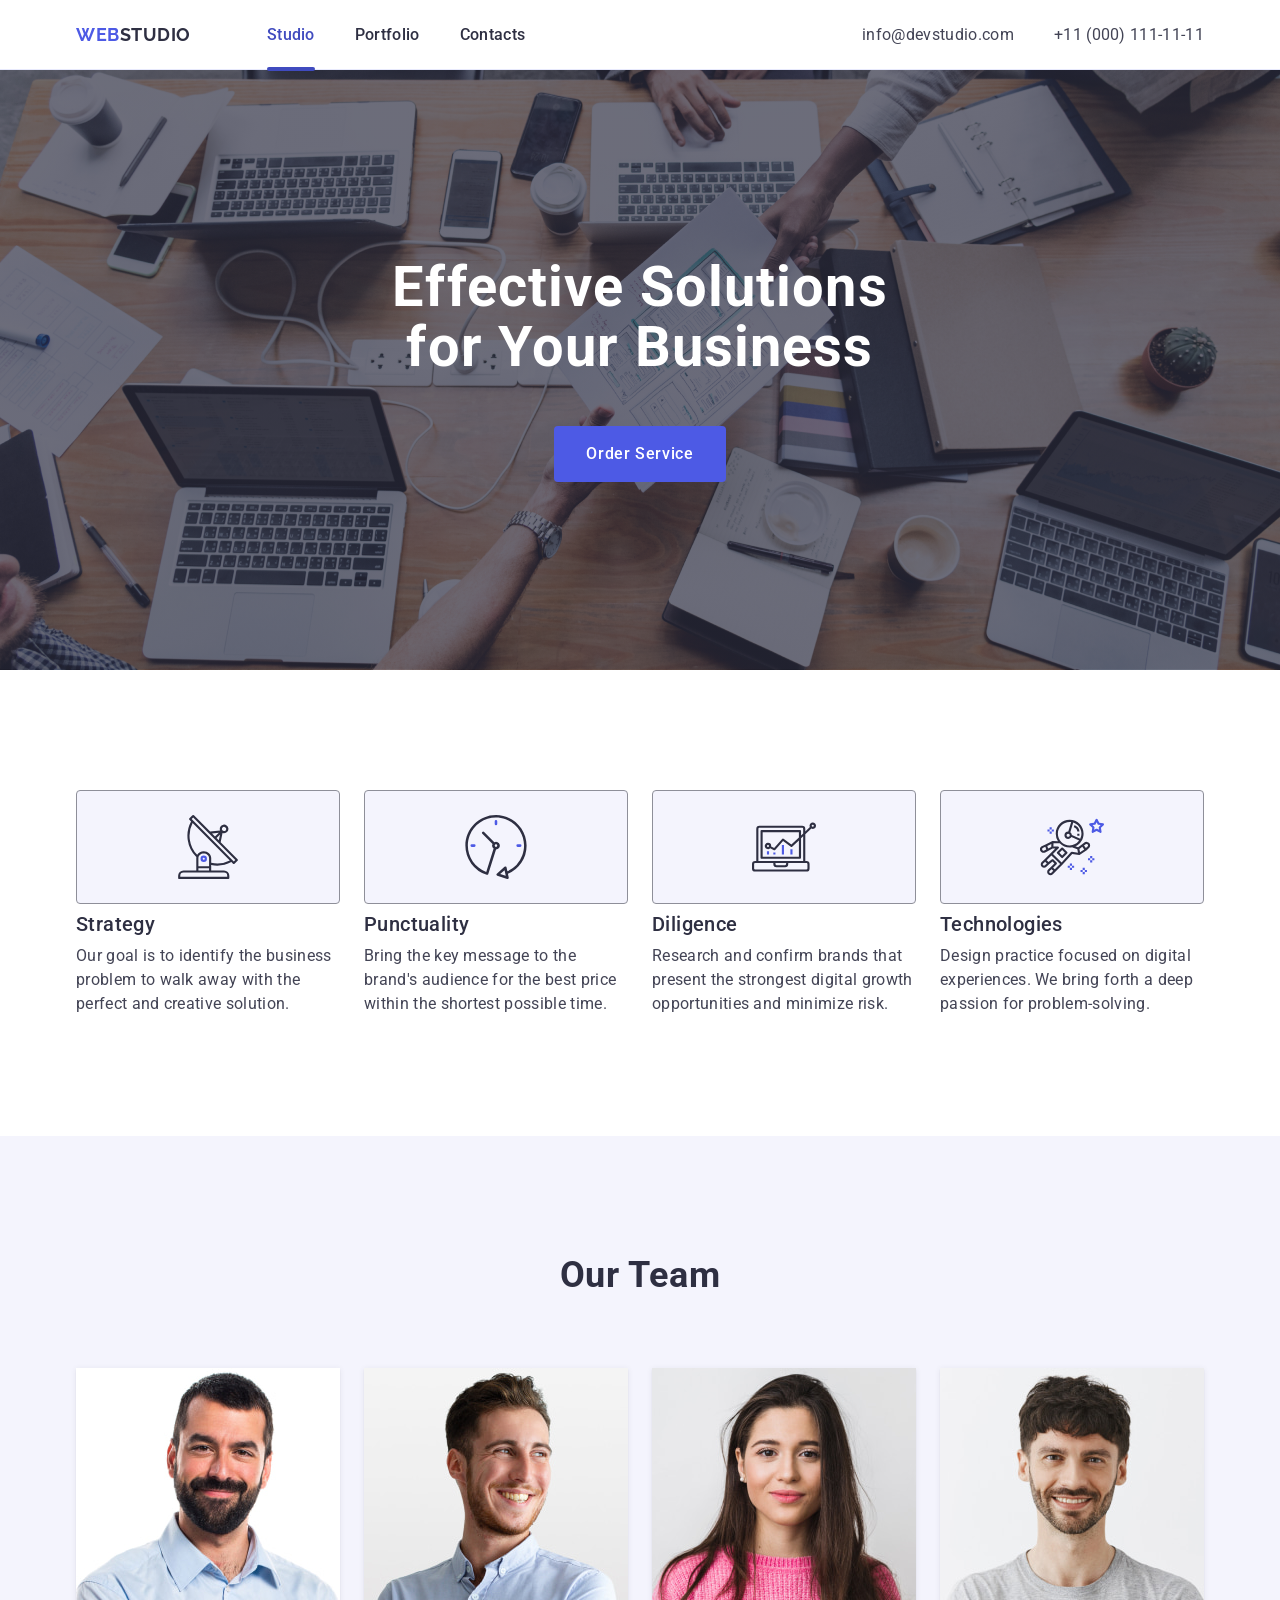
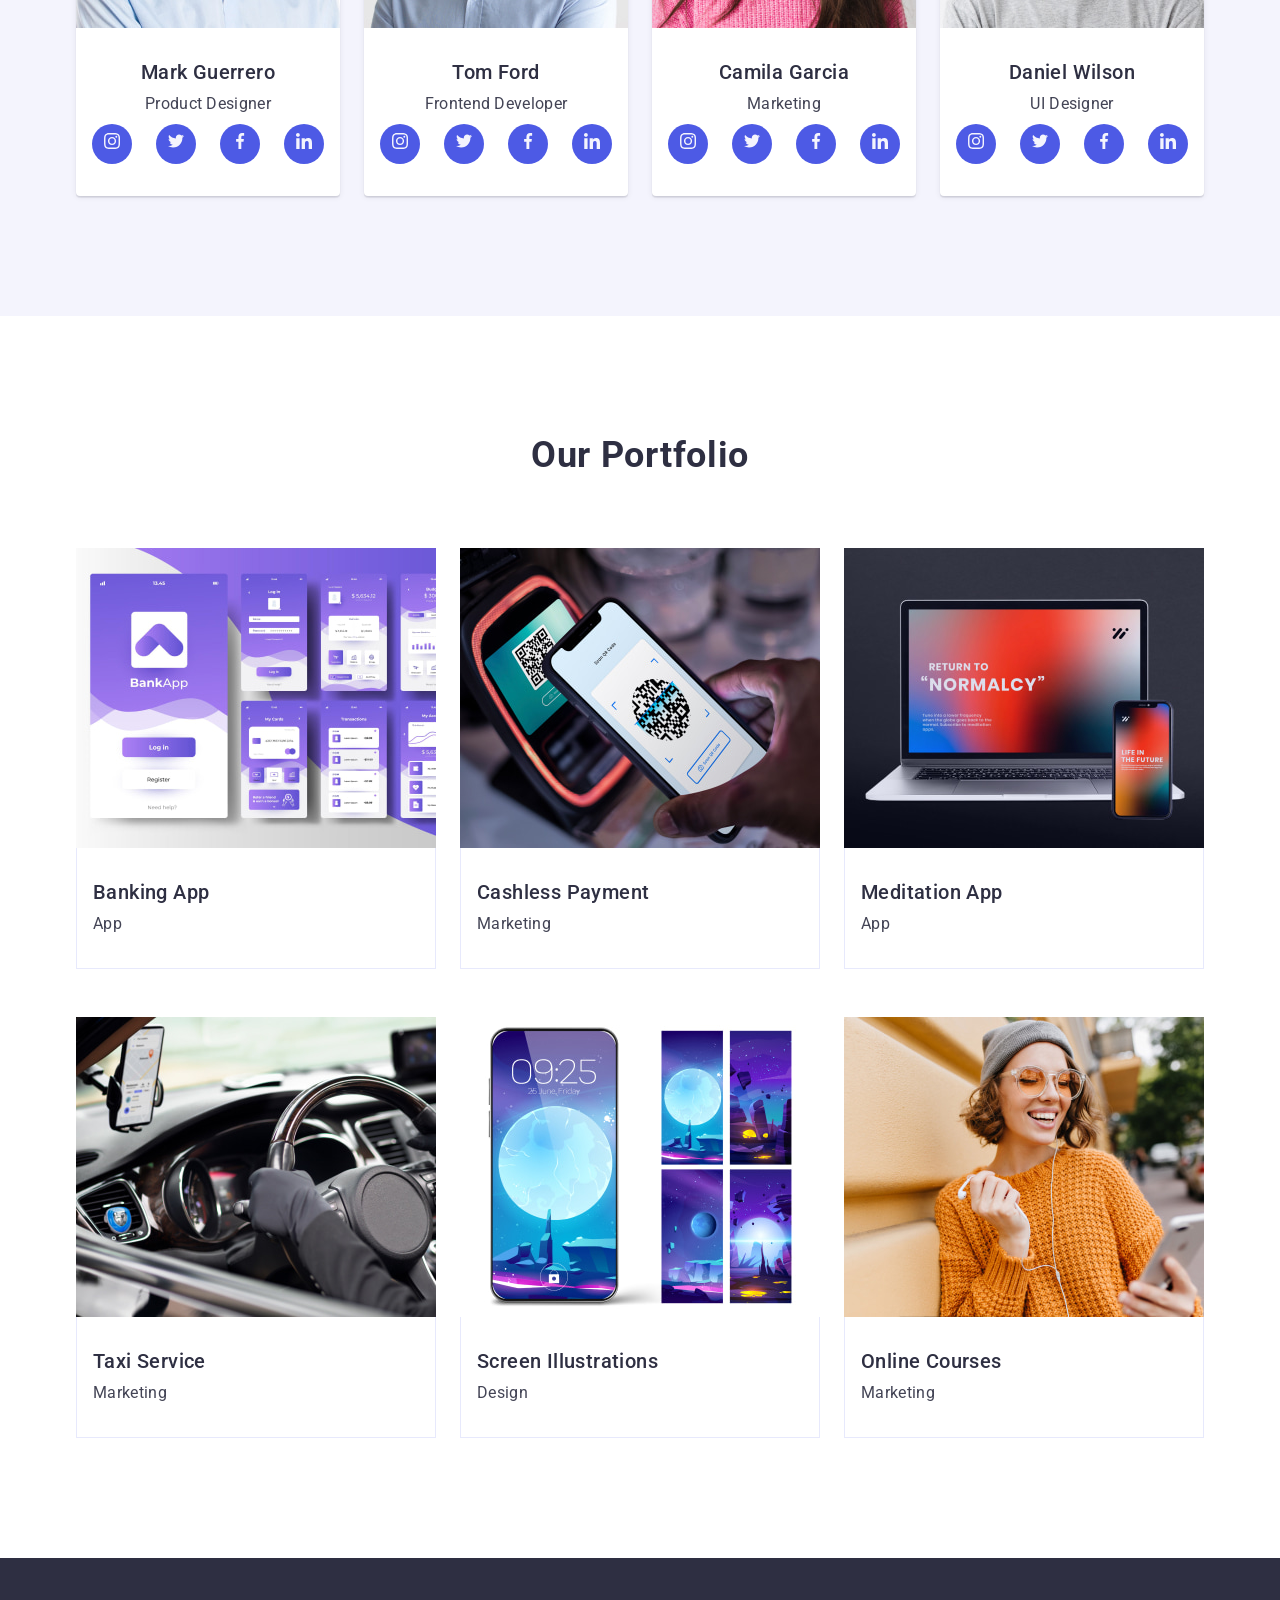
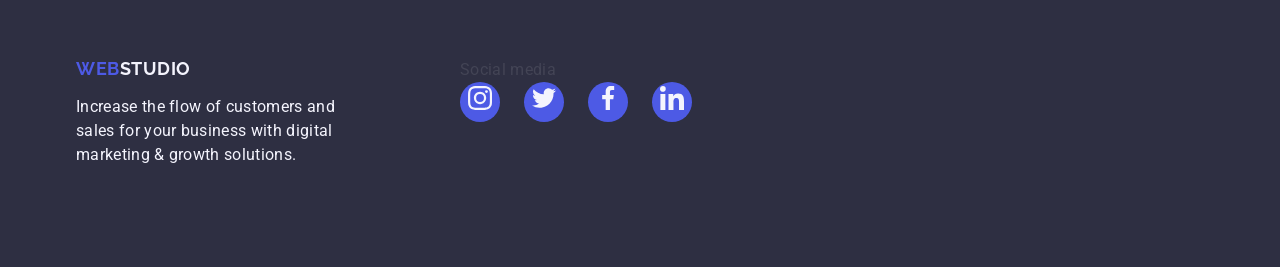
==== commit 988ff632: "Update index.html" ====
--- a/index.html
+++ b/index.html
@@ -30,13 +30,13 @@
                 <!-- logo -->
                 <a class="logo nav-logo" href="./index.html">Web<span class="logo-dark-accent">Studio</span></a>
                 <ul class="nav-list">
-                    <li class="nav-item">
+                    <li class="nav-item header-nav-item">
                         <a class="nav-link nav-link-active" href="./index.html">Studio</a>
                     </li>
-                    <li class="nav-item">
+                    <li class="nav-item header-nav-item">
                         <a class="nav-link" href="">Portfolio</a>
                     </li>
-                    <li class="nav-item">
+                    <li class="nav-item header-nav-item">
                         <a class="nav-link" href="">Contacts</a>
                     </li>
                 </ul>
@@ -140,24 +140,32 @@
                             <p class="card-paragraf team-text">Product Designer</p>
                             <ul class="socials-list section-list-flex">
                                 <li class="socials-item card-width-if-four">
-                                    <svg class="socials-icon" width="16" height="16">
-                                        <use href="./images/icons.svg#instagram"></use>
-                                    </svg>
-                                </li>
-                                <li class="socials-item card-width-if-four">
-                                    <svg class="socials-icon" width="16" height="16">
-                                        <use href="./images/icons.svg#twitter"></use>
-                                    </svg>
-                                </li>
-                                <li class="socials-item card-width-if-four">
-                                    <svg class="socials-icon" width="16" height="16">
-                                        <use href="./images/icons.svg#facebook"></use>
-                                    </svg>
-                                </li>
-                                <li class="socials-item card-width-if-four">
-                                    <svg class="socials-icon" width="16" height="16">
-                                        <use href="./images/icons.svg#linkedin"></use>
-                                    </svg>
+                                    <a href="" class="socials-link">
+                                        <svg class="socials-icon" width="16" height="16">
+                                            <use href="./images/icons.svg#instagram"></use>
+                                        </svg>
+                                    </a>
+                                </li>
+                                <li class="socials-item card-width-if-four">
+                                    <a href="" class="socials-link">
+                                        <svg class="socials-icon" width="16" height="16">
+                                            <use href="./images/icons.svg#twitter"></use>
+                                        </svg>
+                                    </a>
+                                </li>
+                                <li class="socials-item card-width-if-four">
+                                    <a href="" class="socials-link">
+                                        <svg class="socials-icon" width="16" height="16">
+                                            <use href="./images/icons.svg#facebook"></use>
+                                        </svg>
+                                    </a>
+                                </li>
+                                <li class="socials-item card-width-if-four">
+                                    <a href="" class="socials-link">
+                                        <svg class="socials-icon" width="16" height="16">
+                                            <use href="./images/icons.svg#linkedin"></use>
+                                        </svg>
+                                    </a>
                                 </li>
                             </ul>
                         </div>
@@ -170,24 +178,32 @@
                             <p class="card-paragraf team-text">Frontend Developer</p>
                             <ul class="socials-list section-list-flex">
                                 <li class="socials-item card-width-if-four">
-                                    <svg class="socials-icon" width="16" height="16">
-                                        <use href="./images/icons.svg#instagram"></use>
-                                    </svg>
-                                </li>
-                                <li class="socials-item card-width-if-four">
-                                    <svg class="socials-icon" width="16" height="16">
-                                        <use href="./images/icons.svg#twitter"></use>
-                                    </svg>
-                                </li>
-                                <li class="socials-item card-width-if-four">
-                                    <svg class="socials-icon" width="16" height="16">
-                                        <use href="./images/icons.svg#facebook"></use>
-                                    </svg>
-                                </li>
-                                <li class="socials-item card-width-if-four">
-                                    <svg class="socials-icon" width="16" height="16">
-                                        <use href="./images/icons.svg#linkedin"></use>
-                                    </svg>
+                                    <a href="" class="socials-link">
+                                        <svg class="socials-icon" width="16" height="16">
+                                            <use href="./images/icons.svg#instagram"></use>
+                                        </svg>
+                                    </a>
+                                </li>
+                                <li class="socials-item card-width-if-four">
+                                    <a href="" class="socials-link">
+                                        <svg class="socials-icon" width="16" height="16">
+                                            <use href="./images/icons.svg#twitter"></use>
+                                        </svg>
+                                    </a>
+                                </li>
+                                <li class="socials-item card-width-if-four">
+                                    <a href="" class="socials-link">
+                                        <svg class="socials-icon" width="16" height="16">
+                                            <use href="./images/icons.svg#facebook"></use>
+                                        </svg>
+                                    </a>
+                                </li>
+                                <li class="socials-item card-width-if-four">
+                                    <a href="" class="socials-link">
+                                        <svg class="socials-icon" width="16" height="16">
+                                            <use href="./images/icons.svg#linkedin"></use>
+                                        </svg>
+                                    </a>
                                 </li>
                             </ul>
                         </div>
@@ -201,24 +217,32 @@
                             <p class="card-paragraf team-text">Marketing</p>
                             <ul class="socials-list section-list-flex">
                                 <li class="socials-item card-width-if-four">
-                                    <svg class="socials-icon" width="16" height="16">
-                                        <use href="./images/icons.svg#instagram"></use>
-                                    </svg>
-                                </li>
-                                <li class="socials-item card-width-if-four">
-                                    <svg class="socials-icon" width="16" height="16">
-                                        <use href="./images/icons.svg#twitter"></use>
-                                    </svg>
-                                </li>
-                                <li class="socials-item card-width-if-four">
-                                    <svg class="socials-icon" width="16" height="16">
-                                        <use href="./images/icons.svg#facebook"></use>
-                                    </svg>
-                                </li>
-                                <li class="socials-item card-width-if-four">
-                                    <svg class="socials-icon" width="16" height="16">
-                                        <use href="./images/icons.svg#linkedin"></use>
-                                    </svg>
+                                    <a href="" class="socials-link">
+                                        <svg class="socials-icon" width="16" height="16">
+                                            <use href="./images/icons.svg#instagram"></use>
+                                        </svg>
+                                    </a>
+                                </li>
+                                <li class="socials-item card-width-if-four">
+                                    <a href="" class="socials-link">
+                                        <svg class="socials-icon" width="16" height="16">
+                                            <use href="./images/icons.svg#twitter"></use>
+                                        </svg>
+                                    </a>
+                                </li>
+                                <li class="socials-item card-width-if-four">
+                                    <a href="" class="socials-link">
+                                        <svg class="socials-icon" width="16" height="16">
+                                            <use href="./images/icons.svg#facebook"></use>
+                                        </svg>
+                                    </a>
+                                </li>
+                                <li class="socials-item card-width-if-four">
+                                    <a href="" class="socials-link">
+                                        <svg class="socials-icon" width="16" height="16">
+                                            <use href="./images/icons.svg#linkedin"></use>
+                                        </svg>
+                                    </a>
                                 </li>
                             </ul>
                         </div>
@@ -231,24 +255,32 @@
                             <p class="card-paragraf team-text">UI Designer</p>
                             <ul class="socials-list section-list-flex">
                                 <li class="socials-item card-width-if-four">
-                                    <svg class="socials-icon" width="16" height="16">
-                                        <use href="./images/icons.svg#instagram"></use>
-                                    </svg>
-                                </li>
-                                <li class="socials-item card-width-if-four">
-                                    <svg class="socials-icon" width="16" height="16">
-                                        <use href="./images/icons.svg#twitter"></use>
-                                    </svg>
-                                </li>
-                                <li class="socials-item card-width-if-four">
-                                    <svg class="socials-icon" width="16" height="16">
-                                        <use href="./images/icons.svg#facebook"></use>
-                                    </svg>
-                                </li>
-                                <li class="socials-item card-width-if-four">
-                                    <svg class="socials-icon" width="16" height="16">
-                                        <use href="./images/icons.svg#linkedin"></use>
-                                    </svg>
+                                    <a href="" class="socials-link">
+                                        <svg class="socials-icon" width="16" height="16">
+                                            <use href="./images/icons.svg#instagram"></use>
+                                        </svg>
+                                    </a>
+                                </li>
+                                <li class="socials-item card-width-if-four">
+                                    <a href="" class="socials-link">
+                                        <svg class="socials-icon" width="16" height="16">
+                                            <use href="./images/icons.svg#twitter"></use>
+                                        </svg>
+                                    </a>
+                                </li>
+                                <li class="socials-item card-width-if-four">
+                                    <a href="" class="socials-link">
+                                        <svg class="socials-icon" width="16" height="16">
+                                            <use href="./images/icons.svg#facebook"></use>
+                                        </svg>
+                                    </a>
+                                </li>
+                                <li class="socials-item card-width-if-four">
+                                    <a href="" class="socials-link">
+                                        <svg class="socials-icon" width="16" height="16">
+                                            <use href="./images/icons.svg#linkedin"></use>
+                                        </svg>
+                                    </a>
                                 </li>
                             </ul>
                         </div>
@@ -267,26 +299,26 @@
                             <img src="./images/portfolio/portfolio-1.jpg"
                                 alt="Banking mobile application mockup in purple and white colors" width="360"
                                 height="300" />
-                            <div class="overlay">
+                            <p class="overlay">
+                                14 Stylish and User-Friendly App Design Concepts · Task Manager App · Calorie Tracker
+                                App · Exotic Fruit Ecommerce App ·
+                                Cloud Storage App
+                            </p>
+                        </div>
+                        <div class="card-text-wrap portfolio-text-wrap">
+                            <h3 class="card-title">Banking App</h3>
+                            <p class="card-paragraf">App</p>
+                        </div>
+                    </li>
+                    <li class="card-width-if-three portfolio-card">
+                        <div class="overlay-wrap">
+                            <img src="./images/portfolio/portfolio-2.jpg"
+                                alt="Mobile phone reads qr code for non-cash payment" width="360" height="300" />
+                            <p class="overlay">
                                 14 Stylish and User-Friendly App Design Concepts · Task Manager App · Calorie Tracker
                                 App · Exotic Fruit Ecommerce
                                 App · Cloud Storage App
-                            </div>
-                        </div>
-                        <div class="card-text-wrap portfolio-text-wrap">
-                            <h3 class="card-title">Banking App</h3>
-                            <p class="card-paragraf">App</p>
-                        </div>
-                    </li>
-                    <li class="card-width-if-three portfolio-card">
-                        <div class="overlay-wrap">
-                            <img src="./images/portfolio/portfolio-2.jpg"
-                                alt="Mobile phone reads qr code for non-cash payment" width="360" height="300" />
-                            <div class="overlay">
-                                14 Stylish and User-Friendly App Design Concepts · Task Manager App · Calorie Tracker
-                                App · Exotic Fruit Ecommerce
-                                App · Cloud Storage App
-                            </div>
+                            </p>
                         </div>
                         <div class="card-text-wrap portfolio-text-wrap">
                             <h3 class="card-title">Cashless Payment</h3>
@@ -298,11 +330,11 @@
                             <img src="./images/portfolio/portfolio-3.jpg"
                                 alt="The same application on the screen of a laptop and a smartphone on a black background"
                                 width="360" height="300" />
-                            <div class="overlay">
+                            <p class="overlay">
                                 14 Stylish and User-Friendly App Design Concepts · Task Manager App · Calorie Tracker
                                 App · Exotic Fruit Ecommerce
                                 App · Cloud Storage App
-                            </div>
+                            </p>
                         </div>
                         <div class="card-text-wrap portfolio-text-wrap">
                             <h3 class="card-title">Meditation App</h3>
@@ -314,11 +346,11 @@
                             <img src="./images/portfolio/portfolio-4.jpg"
                                 alt="Hands on the steering wheel, black interior GPS navigation applications on the smartphone screen"
                                 width="360" height="300" />
-                            <div class="overlay">
+                            <p class="overlay">
                                 14 Stylish and User-Friendly App Design Concepts · Task Manager App · Calorie Tracker
                                 App · Exotic Fruit Ecommerce
                                 App · Cloud Storage App
-                            </div>
+                            </p>
                         </div>
                         <div class="card-text-wrap portfolio-text-wrap">
                             <h3 class="card-title">Taxi Service</h3>
@@ -330,11 +362,11 @@
                             <img src="./images/portfolio/portfolio-5.jpg"
                                 alt="Screensaver on the smartphone screen and four illustrations of the night moon sky in violet-blue shades"
                                 width="360" height="300" />
-                            <div class="overlay">
+                            <p class="overlay">
                                 14 Stylish and User-Friendly App Design Concepts · Task Manager App · Calorie Tracker
                                 App · Exotic Fruit Ecommerce
                                 App · Cloud Storage App
-                            </div>
+                            </p>
                         </div>
                         <div class="card-text-wrap portfolio-text-wrap">
                             <h3 class="card-title">Screen Illustrations</h3>
@@ -346,11 +378,11 @@
                             <img src="./images/portfolio/portfolio-6.jpg"
                                 alt="A girl in an orange sweater, glasses and headphones with a smartphone in her hands"
                                 width="360" height="300" />
-                            <div class="overlay">
+                            <p class="overlay">
                                 14 Stylish and User-Friendly App Design Concepts · Task Manager App · Calorie Tracker
                                 App · Exotic Fruit Ecommerce
                                 App · Cloud Storage App
-                            </div>
+                            </p>
                         </div>
                         <div class="card-text-wrap portfolio-text-wrap">
                             <h3 class="card-title">Online Courses</h3>
@@ -375,27 +407,35 @@
             </div>
             <!-- socials -->
             <div>
-                <h2 class="footer-header">Social media</h2>
-                <ul class="socials-list section-list-flex">
-                    <li class="socials-item card-width-if-four footer-socials-item">
-                        <svg class="socials-icon footer-socials-icon" width="16" height="16">
-                            <use href="./images/icons.svg#instagram"></use>
-                        </svg>
-                    </li>
-                    <li class="socials-item card-width-if-four footer-socials-item">
-                        <svg class="socials-icon footer-socials-icon" width="16" height="16">
-                            <use href="./images/icons.svg#twitter"></use>
-                        </svg>
-                    </li>
-                    <li class="socials-item card-width-if-four footer-socials-item">
-                        <svg class="socials-icon footer-socials-icon" width="16" height="16">
-                            <use href="./images/icons.svg#facebook"></use>
-                        </svg>
-                    </li>
-                    <li class="socials-item card-width-if-four footer-socials-item">
-                        <svg class="socials-icon footer-socials-icon" width="16" height="16">
-                            <use href="./images/icons.svg#linkedin"></use>
-                        </svg>
+                <p class="footer-socials-title">Social media</p>
+                <ul class="socials-list section-list-flex footer-socials-list">
+                    <li class="socials-item card-width-if-four">
+                        <a href="" class="socials-link footer-socials-link">
+                            <svg class="socials-icon" width="24" height="24">
+                                <use href="./images/icons.svg#instagram"></use>
+                            </svg>
+                        </a>
+                    </li>
+                    <li class="socials-item card-width-if-four">
+                        <a href="" class="socials-link footer-socials-link">
+                            <svg class="socials-icon" width="24" height="24">
+                                <use href="./images/icons.svg#twitter"></use>
+                            </svg>
+                        </a>
+                    </li>
+                    <li class="socials-item card-width-if-four">
+                        <a href="" class="socials-link footer-socials-link">
+                            <svg class="socials-icon" width="24" height="24">
+                                <use href="./images/icons.svg#facebook"></use>
+                            </svg>
+                        </a>
+                    </li>
+                    <li class="socials-item card-width-if-four">
+                        <a href="" class="socials-link footer-socials-link">
+                            <svg class="socials-icon" width="24" height="24">
+                                <use href="./images/icons.svg#linkedin"></use>
+                            </svg>
+                        </a>
                     </li>
                 </ul>
             </div>
